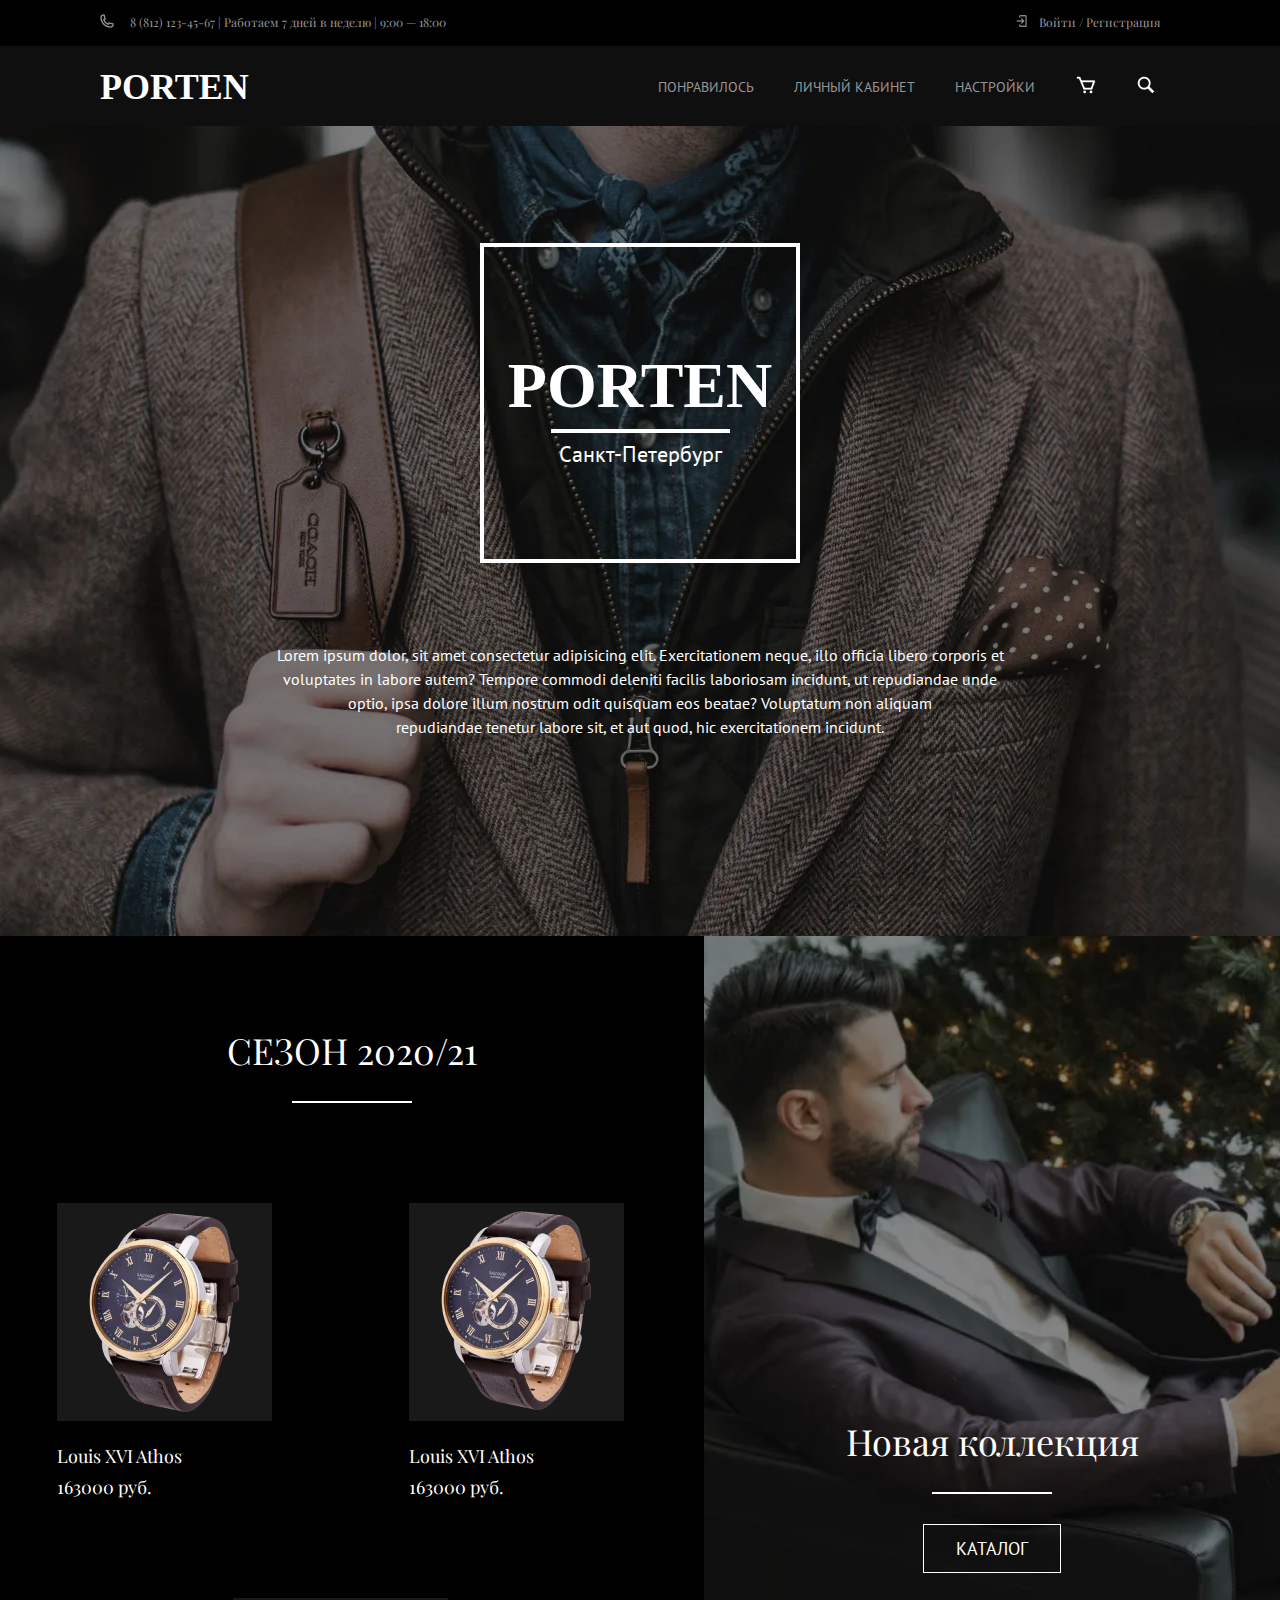
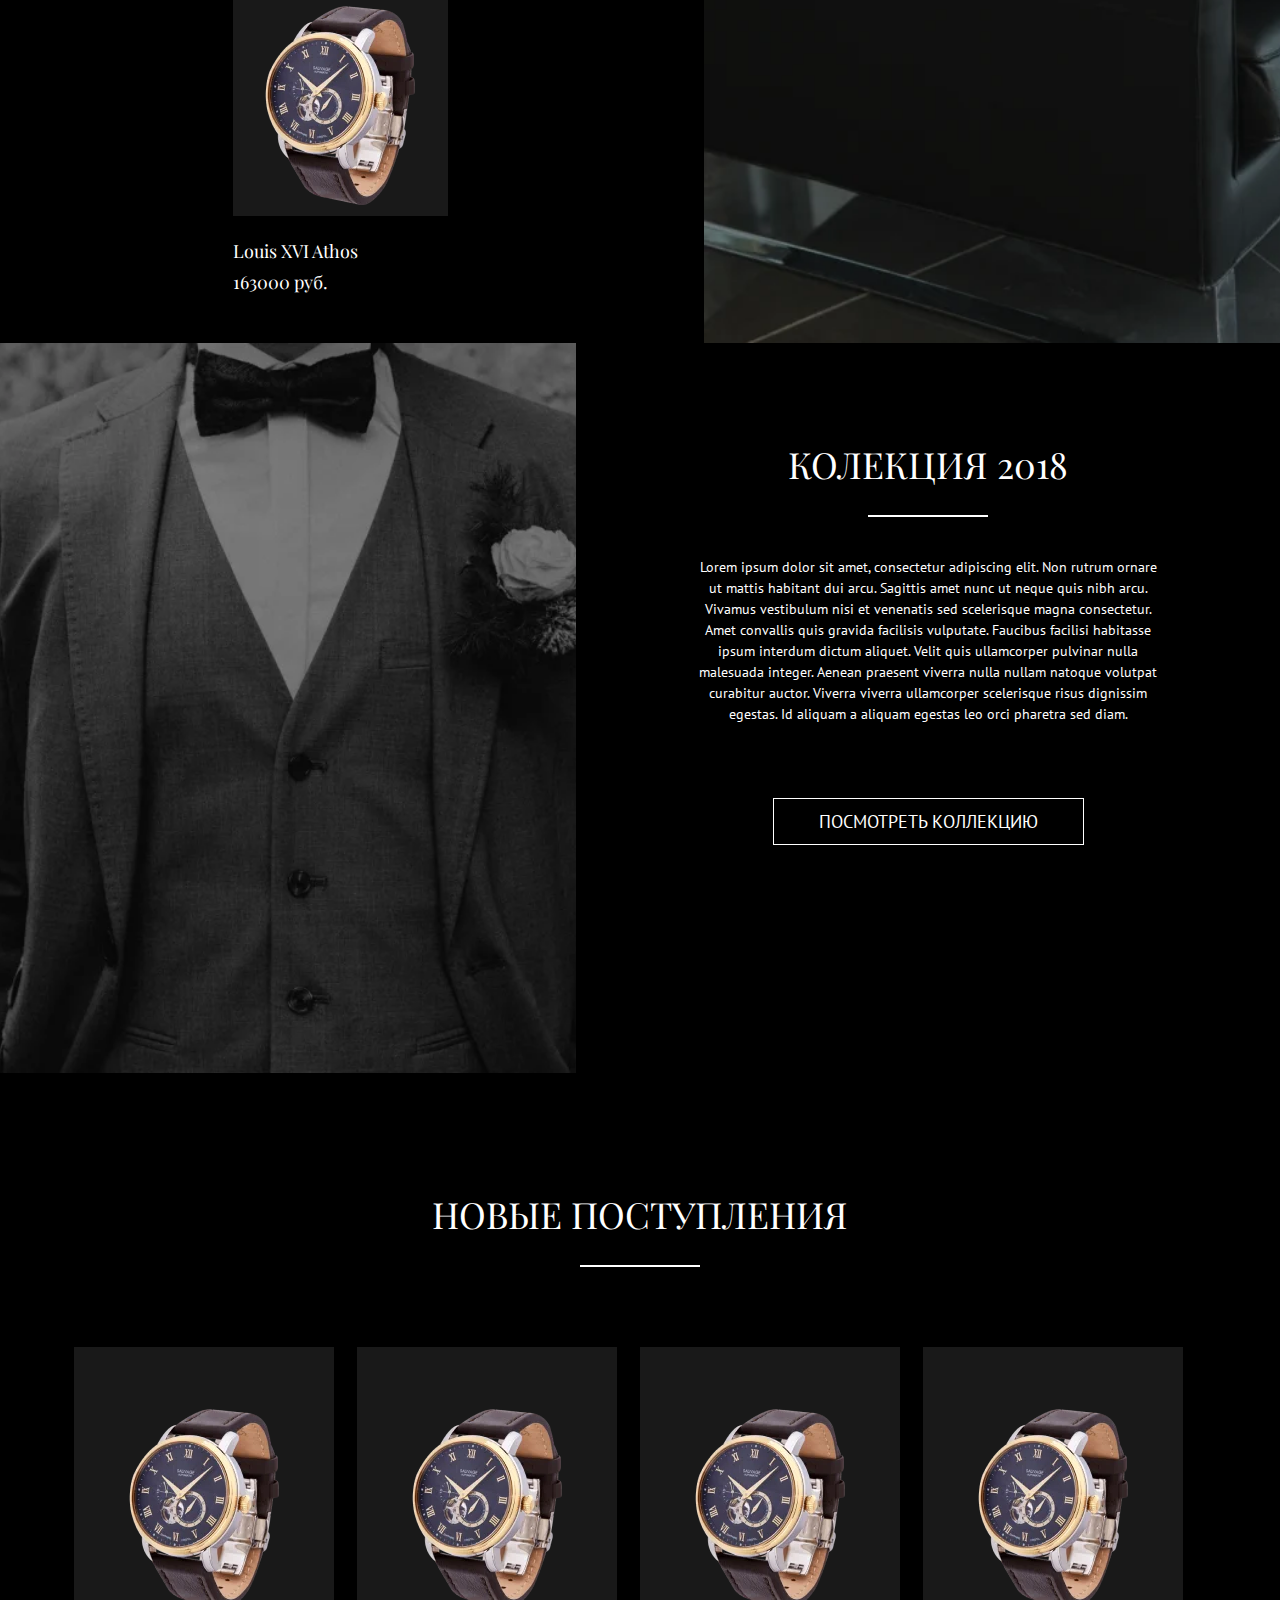
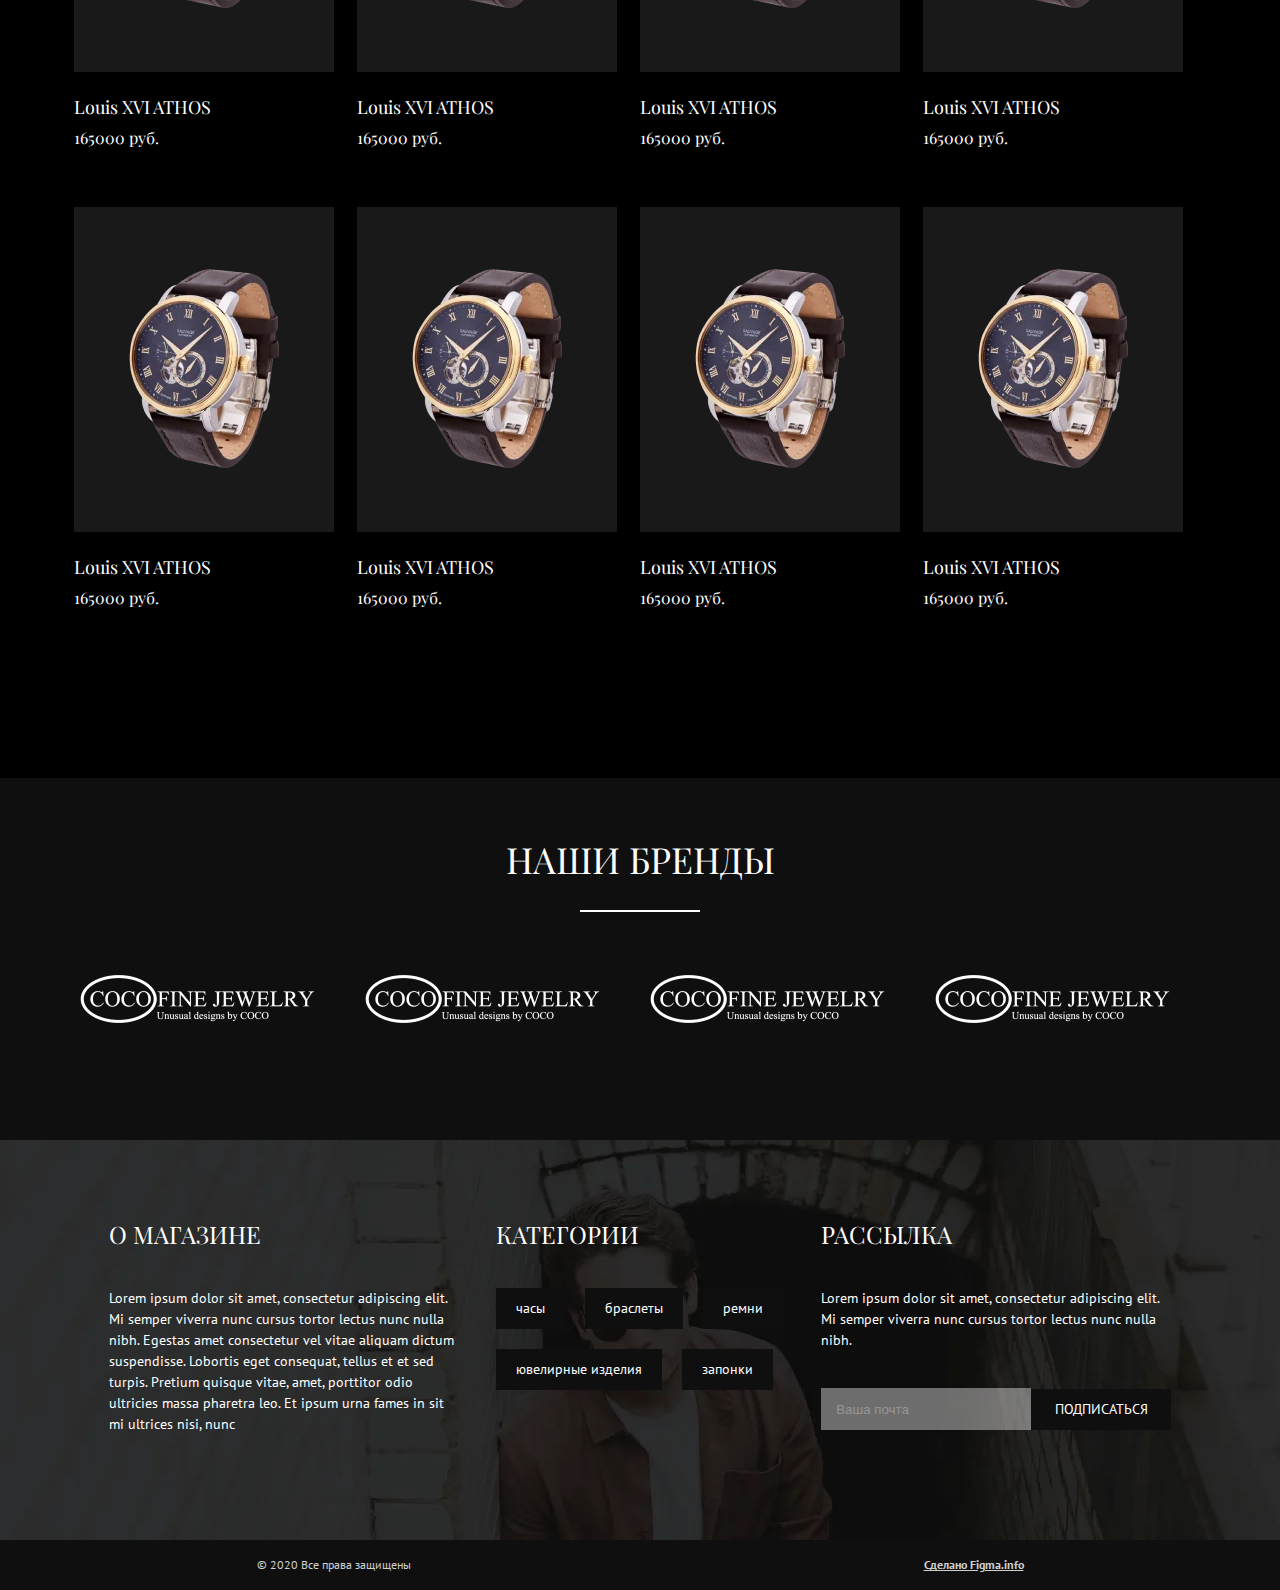
==== index.html @ f5ead083 "Add files via upload" ====
<!DOCTYPE html>
<html lang="en">
<head>
	<meta charset="UTF-8">
	<meta http-equiv="X-UA-Compatible" content="IE=edge">
	<meta name="viewport" content="width=device-width, initial-scale=1.0">
	<title>Porten</title>
	<link rel="stylesheet" href="scss/style.css">
	<script src="js/script.js" defer></script>
</head>
<body>
	<div class="content">
		<div class="header">
			<div class="top-header">
				<div class="top-header__content">
					<div class="top-header__contact">
						<div class="contact__logo">
							<picture>
								<img src="img/icons/phone.png" alt="phone-img">
							</picture>
						</div>
						<div class="contact__text">
							<span>8 (812) 123-45-67 | Работаем 7 дней в неделю | 9:00 — 18:00</span>
						</div>
					</div>
				 	 <div class="top-header__log" data-visible="true">
					    <div class="log__icon">
							<picture>
								<img src="img/icons/log.png" alt="login-img">
							</picture>
						</div>
						<div class="log__in">
							<span>Войти / Регистрация</span>
						</div>
				  </div>
				</div>
			</div>
			<div class="main-header">
				<div class="main-header__content">
					<button class="mobile-nav-toggle">
						<span class="sr-only">Menu</span>
					</button>
					<div class="main-header__logo">
						<p>porten</p>
					</div>
					<div class="main-header__buttons">
						<ul class="buttons__item" data-visible="false">
							<li><a href="#">Понравилось</a></li>
							<li><a href="#">Личный кабинет</a></li>
							<li><a href="#">Настройки</a></li>
							<li>
								<picture>
									<img src="img/icons/cartshop.png" alt="cartshop-img">
								</picture>
							</li>
							<li>
								<picture>
									<img src="img/icons/search.png" alt="search-img">
								</picture>
							</li>
						</ul>
					</div>
				 </div>
			 </div>
		</div>
		<div class="main">
			<div class="main-content__top">
				<div class="top__logo">
					<div class="logo__item">
						<div class="logo__border">
							<div class="logo__name">
								<p>Porten</p>
								<div class="line"></div>
							</div>
							<div class="logo__text">
								<p>Санкт-Петербург</p>
							</div>
						</div>
						<div class="top__text">
							<p>Lorem ipsum dolor, sit amet consectetur adipisicing elit. Exercitationem neque, illo officia libero corporis et <br> voluptates in labore autem? Tempore commodi deleniti facilis laboriosam incidunt, ut repudiandae unde <br>
								optio, ipsa dolore illum nostrum odit quisquam eos beatae? Voluptatum non aliquam <br>
								repudiandae tenetur labore sit, et aut quod, hic exercitationem incidunt.</p>
						</div>
					</div>
				</div>
			</div>
			<div class="main-content__middle">
				<div class="main-content__blocks">
					<div class="f-s__blocks">
						<div class="watch-block">
							<div class="watch-block__title">
								<p><span>Сезон</span> 2020/21</p>
								<div class="watch-block__line"></div>
							</div>
							<div class="watch-block__content">
								<div class="watches">
									<div class="watch__item __first">
										<div class="watch-item__img">
											<img src="img/watch.webp" alt="watch">
										</div>										
										<div class="watch-item__text">
											<div class="watch__name">
												<p>Louis XVI Athos</p>
												<div class="watch__price">
													<p>163000 руб.</p>
												</div>
											</div>
										</div>
									</div>	
									<div class="watch__item __second">
										<div class="watch-item__img">
											<picture>
												<img src="img/watch.webp" alt="watch-img">
											</picture>
										</div>
										<div class="watch-item__text">
											<div class="watch__name">
												<p>Louis XVI Athos</p>
												<div class="watch__price">
													<p>163000 руб.</p>
												</div>
											</div>
										</div>
									</div>	
									<div class="watch__item __third">
										<div class="watch-item__img">
											<picture>
												<img src="img/watch.webp" alt="watch-img">
											</picture>
										</div>
										<div class="watch-item__text">
											<div class="watch__name">
												<p>Louis XVI Athos</p>
												<div class="watch__price">
													<p>163000 руб.</p>
												</div>
											</div>
										</div>
									</div>	
									</div>
								</div>
						</div>
						<div class="newcoll-block">
							<div class="newcoll-content">
								<div class="newcoll-text">
									<p>Новая коллекция</p>
								</div>
								<div class="newcoll-line"></div>
								<div class="newcoll-button">
									<button>Каталог</button>
								</div>
							</div>
						</div>
					</div>
					<div class="t-f__blocks">
						<div class="image-block"></div>
						<div class="oldcoll-block">
							<div class="oldcoll__item">
								<div class="oldcoll__name">
									<p>Колекция 2018</p>
									<div class="oldcoll__line"></div>
								</div>
								<div class="oldcoll__text">
									<p>Lorem ipsum dolor sit amet, consectetur adipiscing elit. Non rutrum ornare ut mattis habitant dui arcu. Sagittis amet nunc ut neque quis nibh arcu. Vivamus vestibulum nisi et venenatis sed scelerisque magna consectetur. Amet convallis quis gravida facilisis vulputate. Faucibus facilisi habitasse ipsum interdum dictum aliquet. Velit quis ullamcorper pulvinar nulla malesuada integer. Aenean praesent viverra nulla nullam natoque volutpat curabitur auctor. Viverra viverra ullamcorper scelerisque risus dignissim egestas. Id aliquam a aliquam egestas leo orci pharetra sed diam.</p>
								</div>
								<div class="oldcoll__button">
									<button>Посмотреть коллекцию</button>
								</div>
							</div>
						</div>
					</div>
				</div>
			</div>
			<div class="other-content__middle">
				<div class="other-content__content">
					<div class="other__top">
						<div class="other__title">
							<p>Новые поступления</p>
						</div>
						<div class="other__line"></div>
					</div>
					<div class="other__middle">
						<div class="other__watches">
							<div class="other__item">
								<div class="other__img">
									<picture>
										<img src="img/watch.webp" alt="watch-pic">
									</picture>
								</div>	
								<div class="other__text">
									<div class="other__name">
										<p>Louis XVI ATHOS</p>
										<div class="other__price">
											<p>165000 руб.</p>
										</div>
									</div>
								</div>
							</div>
							<div class="other__item">
								<div class="other__img">
									<picture>
										<img src="img/watch.webp" alt="watch-pic">
									</picture>
								</div>	
								<div class="other__text">
									<div class="other__name">
										<p>Louis XVI ATHOS</p>
										<div class="other__price">
											<p>165000 руб.</p>
										</div>
									</div>
								</div>
							</div>
							<div class="other__item">
								<div class="other__img">
									<picture>
										<img src="img/watch.webp" alt="watch-pic">
									</picture>
								</div>	
								<div class="other__text">
									<div class="other__name">
										<p>Louis XVI ATHOS</p>
										<div class="other__price">
											<p>165000 руб.</p>
										</div>
									</div>
								</div>
							</div>
							<div class="other__item">
								<div class="other__img">
									<picture>
										<img src="img/watch.webp" alt="watch-pic">
									</picture>
								</div>	
								<div class="other__text">
									<div class="other__name">
										<p>Louis XVI ATHOS</p>
										<div class="other__price">
											<p>165000 руб.</p>
										</div>
									</div>
								</div>
							</div>
							<div class="other__item">
								<div class="other__img">
									<picture>
										<img src="img/watch.webp" alt="watch-pic">
									</picture>
								</div>	
								<div class="other__text">
									<div class="other__name">
										<p>Louis XVI ATHOS</p>
										<div class="other__price">
											<p>165000 руб.</p>
										</div>
									</div>
								</div>
							</div>
							<div class="other__item">
								<div class="other__img">
									<picture>
										<img src="img/watch.webp" alt="watch-pic">
									</picture>
								</div>	
								<div class="other__text">
									<div class="other__name">
										<p>Louis XVI ATHOS</p>
										<div class="other__price">
											<p>165000 руб.</p>
										</div>
									</div>
								</div>
							</div>
							<div class="other__item">
								<div class="other__img">
									<picture>
										<img src="img/watch.webp" alt="watch-pic">
									</picture>
								</div>	
								<div class="other__text">
									<div class="other__name">
										<p>Louis XVI ATHOS</p>
										<div class="other__price">
											<p>165000 руб.</p>
										</div>
									</div>
								</div>
							</div>
							<div class="other__item">
								<div class="other__img">
									<picture>
										<img src="img/watch.webp" alt="watch-pic">
									</picture>
								</div>	
								<div class="other__text">
									<div class="other__name">
										<p>Louis XVI ATHOS</p>
										<div class="other__price">
											<p>165000 руб.</p>
										</div>
									</div>
								</div>
							</div>
						</div>
					</div>
				</div>
			</div>
			<div class="other-content__bottom">
				<div class="brands__content">
					<div class="brands__top">
						<div class="brands__title">
							<p>Наши бренды</p>
						</div>
						<div class="brands__line"></div>
					</div>
					<div class="brands__main">
						<div class="brands__item">
							<picture>
								<img src="img/icons/brand.png" alt="brand-pic">
							</picture>
						</div>
						<div class="brands__item">
							<picture>
								<img src="img/icons/brand.png" alt="brand-pic">
							</picture>
						</div>
						<div class="brands__item">
							<picture>
								<img src="img/icons/brand.png" alt="brand-pic">
							</picture>
						</div>
						<div class="brands__item">
							<picture>
								<img src="img/icons/brand.png" alt="brand-pic">
							</picture>
						</div>
					</div>
				</div>
			</div>
		</div>
		<div class="footer">
			<div class="main-footer">
				<div class="main-footer__content">
					<div class="about-shop">
						<div class="about-shop__title">
							<p>О магазине</p>
						</div>
						<div class="about-shop__text">
							<p>Lorem ipsum dolor sit amet, consectetur adipiscing elit. Mi semper viverra nunc cursus tortor lectus nunc nulla nibh. Egestas amet consectetur vel vitae aliquam dictum suspendisse. Lobortis eget consequat, tellus et et sed turpis. Pretium quisque vitae, amet, porttitor odio ultricies massa pharetra leo. Et ipsum urna fames in sit mi ultrices nisi, nunc</p>
						</div>
					</div>
					<div class="category">
						<div class="category__title">
							<p>Категории</p>
						</div>
						<div class="category-blocks">
							<div class="category-blocks__item">
								<p>часы</p>
							</div>
							<div class="category-blocks__item">
								<p>браслеты</p>
							</div>
							<div class="category-blocks__item">
								<p>ремни</p>
							</div>
							<div class="category-blocks__item">
								<p>ювелирные изделия</p>
							</div>
							<div class="category-blocks__item">
								<p>запонки</p>
							</div>
						</div>
					</div>
					<div class="mailing">
						<div class="mailing__title">
							<p>Рассылка</p>
						</div>
						<div class="mailing__text">
							<p>Lorem ipsum dolor sit amet, consectetur adipiscing elit. Mi semper viverra nunc cursus tortor lectus nunc nulla nibh.</p>
						</div>
						<div class="mailing__subscribe">
							<input type="email" name="user_email" placeholder="Ваша почта" class="email">
							<input type="submit" value="ПОДПИСАТЬСЯ" class="subscribe">
						</div>
					</div>
				</div>
			</div>
			<div class="bottom-footer">
				<div class="bottom-footer__content">
					<div class="copyright">
						<p>© 2020 Все права защищены</p>
					</div>
					<div class="made_by">
						<p>Сделано Figma.info</p>
					</div>
				</div>
			</div>
		</div>
	</div>
</body>
</html>
---- scss/style.css ----
@import url("http://fonts.cdnfonts.com/css/post-no-bills-jaffna?styles=18991");
@import url("https://fonts.googleapis.com/css2?family=PT+Sans&family=Playfair+Display:wght@600&display=swap");
.top-header__content, .top-header, .main-header, .main-header__content, .buttons__item {
  display: -webkit-box;
  display: -ms-flexbox;
  display: flex;
  -webkit-box-pack: justify;
      -ms-flex-pack: justify;
          justify-content: space-between;
}

* {
  padding: 0;
  margin: 0;
  -webkit-box-sizing: border-box;
          box-sizing: border-box;
}

a {
  text-decoration: none;
}

li {
  list-style-type: none;
}

.header {
  width: 100%;
  background: #000000;
}

.top-header__content {
  min-width: 1110px;
  margin: 0 auto;
  -ms-flex-wrap: wrap;
      flex-wrap: wrap;
  -webkit-box-align: center;
      -ms-flex-align: center;
          align-items: center;
}

@media (min-width: 992px) and (max-width: 1199px) {
  .top-header__content {
    min-width: 100%;
  }
}

@media (min-width: 768px) and (max-width: 991px) {
  .top-header__content {
    min-width: 100%;
    padding: 14px 0px;
  }
}

@media (max-width: 767px) {
  .top-header__content {
    min-width: 100%;
    padding: 14px 0px;
  }
}

@media (max-width: 767px) {
  .top-header {
    min-width: 100%;
  }
}

.top-header__contact {
  display: -webkit-box;
  display: -ms-flexbox;
  display: flex;
  margin: 0px 0px 0px 15px;
}

.contact__logo {
  margin-right: 16px;
}

.contact__text {
  font-family: "Playfair Display";
  font-style: normal;
  font-weight: normal;
  font-size: 12px;
  line-height: 16px;
  color: #969696;
}

.top-header__log {
  padding: 14px 0px 14px 0px;
  display: -webkit-box;
  display: -ms-flexbox;
  display: flex;
}

@media (min-width: 1025px) {
  .top-header__log {
    padding: 14px 35px 14px 0px;
  }
}

@media (min-width: 768px) and (max-width: 1199px) {
  .top-header__log {
    margin: 0px 40px 0px 15px;
  }
}

.log__icon {
  margin-right: 10px;
}

.log__in {
  font-family: "Playfair Display";
  font-style: normal;
  font-weight: normal;
  font-size: 12px;
  line-height: 16px;
  color: #969696;
  cursor: pointer;
}

.main-header {
  background: #0F0F0F;
  max-width: 100%;
}

.main-header__content {
  max-height: 80px;
  min-width: 1110px;
  margin: 0 auto;
  -ms-flex-wrap: wrap;
      flex-wrap: wrap;
}

@media (min-width: 1200px) {
  .main-header__content {
    padding: 14px 0px 14px 15px;
  }
}

@media (min-width: 992px) and (max-width: 1199px) {
  .main-header__content {
    min-width: 100%;
    padding: 14px 0px 14px 15px;
  }
}

@media (min-width: 768px) and (max-width: 991px) {
  .main-header__content {
    min-width: 100%;
    padding: 14px 0px 14px 15px;
  }
}

@media (max-width: 767px) {
  .main-header__content {
    min-width: 100%;
    padding: 14px 15px;
  }
}

@media (max-width: 375px) {
  .main-header__content {
    min-width: 100%;
  }
}

.main-header__logo p {
  font-family: "Post No Bills Jaffna";
  font-style: normal;
  font-weight: 700;
  font-size: 36px;
  line-height: 54px;
  color: #FFFFFF;
  text-transform: uppercase;
}

.main-header__buttons {
  display: -webkit-box;
  display: -ms-flexbox;
  display: flex;
  -webkit-box-align: center;
      -ms-flex-align: center;
          align-items: center;
}

.buttons__item {
  -webkit-box-align: center;
      -ms-flex-align: center;
          align-items: center;
}

.buttons__item li {
  margin-right: 40px;
}

.buttons__item li a {
  font-family: "PT Sans";
  font-style: normal;
  font-weight: normal;
  font-size: 14px;
  line-height: 18px;
  color: #969696;
  text-transform: uppercase;
}

.buttons__item li img {
  cursor: pointer;
}

.main {
  max-width: 100%;
}

.main-content__top {
  min-height: 810px;
  background: url("../img/main-pic.webp");
  background-position: center center;
  background-repeat: no-repeat;
  background-size: cover;
  min-width: 100%;
  display: -webkit-box;
  display: -ms-flexbox;
  display: flex;
  -webkit-box-orient: vertical;
  -webkit-box-direction: normal;
      -ms-flex-direction: column;
          flex-direction: column;
  -webkit-box-align: center;
      -ms-flex-align: center;
          align-items: center;
  -webkit-box-pack: center;
      -ms-flex-pack: center;
          justify-content: center;
}

.logo__item .logo__name {
  font-family: "Post No Bills Jaffna";
  font-style: normal;
  font-weight: 700;
  font-size: 64px;
  line-height: 96px;
  color: #FFFFFF;
  text-transform: uppercase;
  text-align: center;
}

.logo__item .logo__text {
  font-family: "PT Sans";
  font-style: normal;
  font-weight: 400;
  font-size: 22px;
  line-height: 29px;
  color: #FFFFFF;
  text-align: center;
  margin-top: 7px;
}

.logo__border {
  border: 4px solid #FFFFFF;
  width: 320px;
  height: 320px;
  margin: 0 auto;
  display: -webkit-box;
  display: -ms-flexbox;
  display: flex;
  -webkit-box-orient: vertical;
  -webkit-box-direction: normal;
      -ms-flex-direction: column;
          flex-direction: column;
  -webkit-box-align: center;
      -ms-flex-align: center;
          align-items: center;
  -webkit-box-pack: center;
      -ms-flex-pack: center;
          justify-content: center;
}

@media (max-width: 375px) {
  .logo__border {
    width: 260px;
    height: 260px;
  }
}

.line {
  border: 2px solid #FFFFFF;
  width: 179px;
  margin: 0 auto;
  margin-top: -5px;
}

.top__text {
  text-align: center;
  margin: 80px 15px;
}

@media (min-width: 1200px) {
  .top__text {
    font-family: "PT Sans";
    font-style: normal;
    font-weight: 400;
    font-size: 16px;
    line-height: 24px;
    color: #FFFFFF;
  }
}

@media (min-width: 992px) and (max-width: 1199px) {
  .top__text {
    font-family: "PT Sans";
    font-style: normal;
    font-weight: 400;
    font-size: 16px;
    line-height: 24px;
    color: #FFFFFF;
  }
}

@media (min-width: 768px) and (max-width: 991px) {
  .top__text {
    font-family: "PT Sans";
    font-style: normal;
    font-weight: 400;
    font-size: 16.5px;
    line-height: 24px;
    color: #FFFFFF;
  }
}

@media (max-width: 767px) {
  .top__text {
    font-family: "PT Sans";
    font-style: normal;
    font-weight: 400;
    font-size: 16.5px;
    line-height: 24px;
    color: #FFFFFF;
  }
}

.main-content__middle .main-content__blocks {
  min-height: 1330px;
}

.main-content__middle .main-content__blocks .watch-block, .main-content__middle .main-content__blocks .oldcoll-block {
  min-width: 55%;
}

.main-content__middle .main-content__blocks .newcoll-block, .main-content__middle .main-content__blocks .image-block {
  min-width: 45%;
}

.f-s__blocks, .t-f__blocks {
  display: -webkit-box;
  display: -ms-flexbox;
  display: flex;
}

@media (max-width: 1199px) {
  .f-s__blocks, .t-f__blocks {
    display: block;
  }
}

.watch-block {
  background: #000000;
  min-height: 730px;
}

.watch-block .watches {
  display: -webkit-box;
  display: -ms-flexbox;
  display: flex;
  -ms-flex-pack: distribute;
      justify-content: space-around;
  -ms-flex-wrap: wrap;
      flex-wrap: wrap;
}

@media (max-width: 768px) {
  .watch-block .watches {
    -webkit-box-orient: vertical;
    -webkit-box-direction: normal;
        -ms-flex-direction: column;
            flex-direction: column;
  }
}

.watch-block .watch-block__content {
  display: -webkit-box;
  display: -ms-flexbox;
  display: flex;
  -webkit-box-pack: center;
      -ms-flex-pack: center;
          justify-content: center;
  -webkit-box-align: center;
      -ms-flex-align: center;
          align-items: center;
}

.watch-block .watch-item__img {
  min-height: 218px;
  max-width: 260px;
  max-height: 325px;
  background: #191919;
  display: -webkit-box;
  display: -ms-flexbox;
  display: flex;
  -webkit-box-align: center;
      -ms-flex-align: center;
          align-items: center;
  -webkit-box-pack: center;
      -ms-flex-pack: center;
          justify-content: center;
  margin: 0px 0px 25px 0px;
}

@media (min-width: 768px) {
  .watch-block .watch-item__img {
    margin: 50px 23px 25px 0px;
  }
}

.watch-block .watch-block__line {
  border: 1px solid #FFFFFF;
  width: 120px;
  margin: 0 auto 50px auto;
}

.watch-block .watch-block__title {
  font-family: "Playfair Display";
  font-style: normal;
  font-weight: normal;
  font-size: 36px;
  line-height: 42px;
  color: #FFFFFF;
  text-align: center;
}

@media (max-width: 375px) {
  .watch-block .watch-block__title {
    font-family: "Playfair Display";
    font-style: normal;
    font-weight: normal;
    font-size: 30px;
    line-height: 42px;
    color: #FFFFFF;
  }
}

.watch-block .watch-block__title p {
  padding: 93px 0px 30px 0px;
}

.watch-block .watch-block__title p span {
  text-transform: uppercase;
}

.watch-block .watch-item__text {
  font-family: "Playfair Display";
  font-style: normal;
  font-weight: normal;
  font-size: 18px;
  line-height: 21px;
  color: #FFFFFF;
}

.watch-block .watch-item__text .watch__name p {
  margin: 0px 0px 10px 0px;
}

.watch-block .watch-item__text .watch__name .watch__price p {
  margin: 0px 0px 50px 0px;
}

.newcoll-block {
  background: url("../img/newcoll-pic.webp");
  background-repeat: no-repeat;
  background-size: cover;
  display: -webkit-box;
  display: -ms-flexbox;
  display: flex;
  -webkit-box-orient: vertical;
  -webkit-box-direction: normal;
      -ms-flex-direction: column;
          flex-direction: column;
  -webkit-box-align: center;
      -ms-flex-align: center;
          align-items: center;
  min-width: 880px;
  min-height: 730px;
}

.newcoll-block .newcoll-text {
  margin: 484px 0px 30px 0px;
  font-family: "Playfair Display";
  font-style: normal;
  font-weight: normal;
  font-size: 36px;
  line-height: 42px;
  color: #FFFFFF;
}

@media (max-width: 375px) {
  .newcoll-block .newcoll-text {
    font-family: "Playfair Display";
    font-style: normal;
    font-weight: normal;
    font-size: 30px;
    line-height: 42px;
    color: #FFFFFF;
  }
}

.newcoll-block .newcoll-line {
  border: 1px solid #FFFFFF;
  max-width: 120px;
  margin: 0 auto 30px auto;
}

.newcoll-block .newcoll-button {
  max-width: 138px;
  border: 1px solid #FFFFFF;
  margin: 0 auto;
  display: -webkit-box;
  display: -ms-flexbox;
  display: flex;
  -webkit-box-pack: center;
      -ms-flex-pack: center;
          justify-content: center;
  -webkit-box-align: center;
      -ms-flex-align: center;
          align-items: center;
}

.newcoll-block .newcoll-button button {
  background-color: transparent;
  background-repeat: no-repeat;
  cursor: pointer;
  overflow: hidden;
  outline: none;
  border: none;
  padding: 12px 28px;
  font-family: "PT Sans";
  font-style: normal;
  font-weight: 400;
  font-size: 18px;
  line-height: 23px;
  color: #FFFFFF;
  text-transform: uppercase;
}

.image-block {
  background: url("../img/body-pic.webp");
  background-repeat: no-repeat;
  background-size: cover;
  background-position: center;
  min-height: 600px;
}

.oldcoll-block {
  background: #000000;
  min-height: 730px;
}

.oldcoll-block .oldcoll__item .oldcoll__name {
  font-family: "Playfair Display";
  font-style: normal;
  font-weight: normal;
  font-size: 36px;
  line-height: 42px;
  color: #FFFFFF;
  text-transform: uppercase;
  text-align: center;
}

@media (max-width: 375px) {
  .oldcoll-block .oldcoll__item .oldcoll__name {
    font-family: "Playfair Display";
    font-style: normal;
    font-weight: normal;
    font-size: 30px;
    line-height: 42px;
    color: #FFFFFF;
  }
}

.oldcoll-block .oldcoll__item .oldcoll__name p {
  padding: 100px 0px 30px 0px;
}

.oldcoll-block .oldcoll__item .oldcoll__name .oldcoll__line {
  border: 1px solid #FFFFFF;
  max-width: 120px;
  margin: 0 auto 40px auto;
}

.oldcoll-block .oldcoll__item .oldcoll__text {
  margin: 0 auto 73px auto;
  max-width: 471px;
  text-align: center;
  font-family: "PT Sans";
  font-style: normal;
  font-weight: 400;
  font-size: 14px;
  line-height: 21px;
  color: #FFFFFF;
}

@media (max-width: 767px) {
  .oldcoll-block .oldcoll__item .oldcoll__text {
    padding: 0px 15px;
  }
}

.oldcoll-block .oldcoll__item .oldcoll__button {
  border: 1px solid #FFFFFF;
  max-height: 47px;
  max-width: 311px;
  margin: 0 auto;
  display: -webkit-box;
  display: -ms-flexbox;
  display: flex;
  -webkit-box-align: center;
      -ms-flex-align: center;
          align-items: center;
  -webkit-box-pack: center;
      -ms-flex-pack: center;
          justify-content: center;
}

@media (max-width: 375px) {
  .oldcoll-block .oldcoll__item .oldcoll__button {
    max-width: 271px;
  }
}

.oldcoll-block .oldcoll__item .oldcoll__button button {
  background-color: transparent;
  background-repeat: no-repeat;
  cursor: pointer;
  overflow: hidden;
  outline: none;
  border: none;
  padding: 12px 28px;
  font-family: "PT Sans";
  font-style: normal;
  font-weight: normal;
  font-size: 18px;
  line-height: 23px;
  color: #FFFFFF;
  text-transform: uppercase;
}

@media (max-width: 375px) {
  .oldcoll-block .oldcoll__item .oldcoll__button button {
    font-family: "PT Sans";
    font-style: normal;
    font-weight: normal;
    font-size: 17px;
    line-height: 23px;
    color: #FFFFFF;
  }
}

.other-content__middle .other-content__content .other__middle .other__img {
  width: 260px;
  height: 325px;
  background: #191919;
  display: -webkit-box;
  display: -ms-flexbox;
  display: flex;
  -webkit-box-align: center;
      -ms-flex-align: center;
          align-items: center;
  -webkit-box-pack: center;
      -ms-flex-pack: center;
          justify-content: center;
  margin: 50px 0px 25px 0px;
}

.other-content__middle {
  background: #000000;
}

.other-content__middle .other-content__content {
  min-height: 1305px;
}

.other-content__middle .other-content__content .other__top .other__title {
  text-align: center;
  font-family: "Playfair Display";
  font-style: normal;
  font-weight: noraml;
  font-size: 36px;
  line-height: 42px;
  color: #FFFFFF;
  text-transform: uppercase;
}

@media (max-width: 375px) {
  .other-content__middle .other-content__content .other__top .other__title {
    font-family: "Playfair Display";
    font-style: normal;
    font-weight: noraml;
    font-size: 30px;
    line-height: 42px;
    color: #FFFFFF;
    padding: 0px 15px;
  }
}

.other-content__middle .other-content__content .other__top .other__title p {
  padding: 120px 0px 30px 0px;
}

.other-content__middle .other-content__content .other__top .other__line {
  margin: 0 auto 30px auto;
  border: 1px solid #FFFFFF;
  max-width: 120px;
}

.other-content__middle .other-content__content .other__middle {
  max-width: 1200px;
  margin: 0 auto;
}

@media (max-width: 1199px) {
  .other-content__middle .other-content__content .other__middle {
    max-width: 850px;
  }
}

.other-content__middle .other-content__content .other__middle .other__watches {
  display: -webkit-box;
  display: -ms-flexbox;
  display: flex;
  -webkit-box-pack: center;
      -ms-flex-pack: center;
          justify-content: center;
  -ms-flex-wrap: wrap;
      flex-wrap: wrap;
  padding: 0px 0px 150px 0px;
  -webkit-box-flex: 1;
      -ms-flex: 1;
          flex: 1;
}

@media (min-width: 768px) {
  .other-content__middle .other-content__content .other__middle .other__img {
    margin: 50px 23px 25px 0px;
  }
}

@media (max-width: 768px) {
  .other-content__middle .other-content__content .other__middle .other__img {
    margin: 50px 23px 25px 0px;
  }
}

.other-content__middle .other-content__content .other__middle .other__name {
  font-family: "Playfair Display";
  font-style: normal;
  font-weight: normal;
  font-size: 18px;
  line-height: 21px;
  color: #FFFFFF;
}

.other-content__middle .other-content__content .other__middle .other__name p {
  margin: 0px 0px 10px 0px;
}

.other-content__middle .other-content__content .other__middle .other__price {
  font-family: "Playfair Display";
  font-style: normal;
  font-weight: normal;
  font-size: 16px;
  line-height: 19px;
  color: #FFFFFF;
}

.brands__content {
  background: #0F0F0F;
  min-height: 362px;
}

.brands__content .brands__title {
  text-align: center;
  font-family: "Playfair Display";
  font-style: normal;
  font-weight: normal;
  font-size: 36px;
  line-height: 42px;
  color: #FFFFFF;
  padding: 60px 0px 30px 0px;
  text-transform: uppercase;
}

@media (max-width: 375px) {
  .brands__content .brands__title {
    font-family: "Playfair Display";
    font-style: normal;
    font-weight: noraml;
    font-size: 30px;
    line-height: 42px;
    color: #FFFFFF;
  }
}

.brands__content .brands__line {
  border: 1px solid #FFFFFF;
  width: 120px;
  margin: 0 auto 40px auto;
}

.brands__content .brands__main {
  display: -webkit-box;
  display: -ms-flexbox;
  display: flex;
  -webkit-box-pack: center;
      -ms-flex-pack: center;
          justify-content: center;
  -ms-flex-wrap: wrap;
      flex-wrap: wrap;
}

@media (max-width: 1199px) {
  .brands__content .brands__main {
    padding: 0px 0px 50px 0px;
  }
}

.brands__content .brands__main .brands__item {
  margin-right: 30px;
}

.main-footer {
  background: url("../img/footer-pic.webp");
  background-position: center;
  background-size: cover;
  background-repeat: no-repeat;
  min-height: 400px;
}

.main-footer .main-footer__content {
  display: -webkit-box;
  display: -ms-flexbox;
  display: flex;
  -ms-flex-pack: distribute;
      justify-content: space-around;
  color: white;
  max-width: 1100px;
  margin: 0 auto;
}

@media (min-width: 992px) and (max-width: 1199px) {
  .main-footer .main-footer__content {
    -ms-flex-wrap: wrap;
        flex-wrap: wrap;
  }
}

@media (max-width: 991px) {
  .main-footer .main-footer__content {
    -webkit-box-orient: vertical;
    -webkit-box-direction: normal;
        -ms-flex-direction: column;
            flex-direction: column;
    -webkit-box-align: center;
        -ms-flex-align: center;
            align-items: center;
  }
}

.main-footer .main-footer__content .about-shop {
  margin-top: 80px;
}

@media (min-width: 992px) and (max-width: 1199px) {
  .main-footer .main-footer__content .about-shop {
    min-width: 50%;
  }
}

@media (max-width: 991px) {
  .main-footer .main-footer__content .about-shop {
    text-align: center;
  }
}

.main-footer .main-footer__content .about-shop .about-shop__title {
  margin: 0px 0px 40px 0px;
  text-transform: uppercase;
  font-family: "Playfair Display";
  font-style: normal;
  font-weight: normal;
  font-size: 24px;
  line-height: 28px;
  color: #FFFFFF;
}

.main-footer .main-footer__content .about-shop .about-shop__text {
  max-width: 350px;
  font-family: "PT Sans";
  font-style: normal;
  font-weight: 400;
  font-size: 14px;
  line-height: 21px;
  color: #FFFFFF;
}

@media (min-width: 992px) and (max-width: 1199px) {
  .main-footer .main-footer__content .about-shop .about-shop__text {
    max-width: 600px;
  }
}

@media (max-width: 375px) {
  .main-footer .main-footer__content .about-shop .about-shop__text {
    max-width: 290px;
  }
}

.main-footer .main-footer__content .category {
  margin-top: 80px;
}

@media (min-width: 992px) and (max-width: 1199px) {
  .main-footer .main-footer__content .category {
    min-width: 50%;
  }
}

@media (max-width: 991px) {
  .main-footer .main-footer__content .category {
    text-align: center;
  }
}

.main-footer .main-footer__content .category .category__title {
  font-family: "Playfair Display";
  font-style: normal;
  font-weight: normal;
  font-size: 24px;
  line-height: 28px;
  color: #FFFFFF;
  text-transform: uppercase;
  margin: 0px 0px 40px 0px;
}

.main-footer .main-footer__content .category .category-blocks {
  display: -webkit-box;
  display: -ms-flexbox;
  display: flex;
  -webkit-box-pack: justify;
      -ms-flex-pack: justify;
          justify-content: space-between;
  max-width: 287px;
  -ms-flex-wrap: wrap;
      flex-wrap: wrap;
}

.main-footer .main-footer__content .category .category-blocks .category-blocks__item {
  display: -webkit-box;
  display: -ms-flexbox;
  display: flex;
  -webkit-box-align: center;
      -ms-flex-align: center;
          align-items: center;
  background: #0F0F0F;
}

.main-footer .main-footer__content .category .category-blocks .category-blocks__item p {
  padding: 10px 20px;
  font-family: "PT Sans";
  font-style: normal;
  font-weight: 400;
  font-size: 14px;
  line-height: 21px;
  color: #FFFFFF;
}

.main-footer .main-footer__content .category .category-blocks .category-blocks__item:nth-child(-n + 5) {
  margin: 0px 0px 20px 0px;
}

.main-footer .main-footer__content .category .category-blocks .category-blocks__item:last-child {
  margin-right: 10px;
}

.main-footer .main-footer__content .mailing {
  margin: 80px 0px 0px 0px;
  max-width: 350px;
}

@media (max-width: 991px) {
  .main-footer .main-footer__content .mailing {
    text-align: center;
  }
}

.main-footer .main-footer__content .mailing .mailing__title {
  font-family: "Playfair Display";
  font-style: normal;
  font-weight: normal;
  font-size: 24px;
  line-height: 28px;
  color: #FFFFFF;
  margin: 0px 0px 40px 0px;
  text-transform: uppercase;
}

.main-footer .main-footer__content .mailing .mailing__text {
  font-family: "PT Sans";
  font-style: normal;
  font-weight: 400;
  font-size: 14px;
  line-height: 21px;
  color: #FFFFFF;
  margin: 0px auto 37px auto;
}

@media (max-width: 375px) {
  .main-footer .main-footer__content .mailing .mailing__text {
    max-width: 290px;
  }
}

.main-footer .main-footer__content .mailing .mailing__subscribe {
  display: -webkit-box;
  display: -ms-flexbox;
  display: flex;
  -webkit-box-align: center;
      -ms-flex-align: center;
          align-items: center;
}

@media (max-width: 1199px) {
  .main-footer .main-footer__content .mailing .mailing__subscribe {
    margin-bottom: 50px;
  }
}

@media (max-width: 320px) {
  .main-footer .main-footer__content .mailing .mailing__subscribe {
    -ms-flex-wrap: wrap;
        flex-wrap: wrap;
    -webkit-box-pack: center;
        -ms-flex-pack: center;
            justify-content: center;
  }
}

.main-footer .main-footer__content .mailing .mailing__subscribe .email {
  width: 210px;
  height: 42px;
  background: rgba(255, 255, 255, 0.4);
  border: none;
}

.main-footer .main-footer__content .mailing .mailing__subscribe .email::-webkit-input-placeholder {
  color: #969696;
  padding: 10px 0px 11px 15px;
}

.main-footer .main-footer__content .mailing .mailing__subscribe .email:-ms-input-placeholder {
  color: #969696;
  padding: 10px 0px 11px 15px;
}

.main-footer .main-footer__content .mailing .mailing__subscribe .email::-ms-input-placeholder {
  color: #969696;
  padding: 10px 0px 11px 15px;
}

.main-footer .main-footer__content .mailing .mailing__subscribe .email::placeholder {
  color: #969696;
  padding: 10px 0px 11px 15px;
}

@media (max-width: 320px) {
  .main-footer .main-footer__content .mailing .mailing__subscribe .email {
    margin: 0px 0px 20px 0px;
  }
}

.main-footer .main-footer__content .mailing .mailing__subscribe .subscribe {
  width: 140px;
  height: 41px;
  background: #0F0F0F;
  border: none;
  color: #FFFFFF;
  font-family: "PT Sans";
  font-style: normal;
  font-weight: 400;
  font-size: 14px;
  line-height: 21px;
  color: #FFFFFF;
}

.bottom-footer {
  background: #0F0F0F;
  min-height: 50px;
}

.bottom-footer .bottom-footer__content {
  display: -webkit-box;
  display: -ms-flexbox;
  display: flex;
  -ms-flex-pack: distribute;
      justify-content: space-around;
  padding: 17px 0px;
  color: #FFFFFF;
}

.bottom-footer .bottom-footer__content .copyright {
  font-family: "PT Sans";
  font-style: normal;
  font-weight: normal;
  font-size: 12px;
  line-height: 16px;
  color: #D0D0D0;
}

.bottom-footer .bottom-footer__content .made_by {
  text-decoration: underline;
  -webkit-text-decoration-skip: ink;
          text-decoration-skip: ink;
  font-family: "PT Sans";
  font-style: normal;
  font-weight: 700;
  font-size: 12px;
  line-height: 16px;
  color: #D0D0D0;
}

.sr-only {
  position: absolute;
  width: 1px;
  height: 1px;
  padding: 0;
  margin: -1px;
  overflow: hidden;
  clip: rect(0, 0, 0, 0);
  border: 0;
}

.mobile-nav-toggle {
  display: none;
}

@media (max-width: 767px) {
  .main-header__buttons {
    position: fixed;
    inset: 0 0 0 30%;
    background: #0F0F0F;
    -webkit-box-align: normal;
        -ms-flex-align: normal;
            align-items: normal;
    padding: 105px 30px;
    z-index: 9;
    -webkit-transform: translateX(100%);
            transform: translateX(100%);
  }
  .main-header__buttons[data-visible="true"] {
    -webkit-transform: translateX(0%);
            transform: translateX(0%);
    overflow: hidden;
  }
  .main-header__buttons .buttons__item {
    -webkit-box-orient: vertical;
    -webkit-box-direction: normal;
        -ms-flex-direction: column;
            flex-direction: column;
    -webkit-box-pack: normal;
        -ms-flex-pack: normal;
            justify-content: normal;
    -webkit-box-align: normal;
        -ms-flex-align: normal;
            align-items: normal;
    font-size: 30px;
  }
  .main-header__buttons .buttons__item li {
    padding: 15px;
  }
  .top-header__log[data-visible="true"] {
    display: none;
  }
  .top-header__log[data-visible="false"] {
    position: fixed;
    top: 65px;
    right: 370px;
    z-index: 10;
    -webkit-box-align: center;
        -ms-flex-align: center;
            align-items: center;
  }
  .mobile-nav-toggle {
    display: block;
    position: absolute;
    background: url(../img/icons/burger.png);
    background-repeat: no-repeat;
    border: 0;
    background-position: center center;
    width: 30px;
    aspect-ratio: 1;
    top: 68px;
    right: 32px;
    z-index: 10;
  }
}

@media (min-width: 425px) and (max-width: 766px) {
  .top-header__log[data-visible="false"] {
    right: 60px !important;
    top: 120px	!important;
  }
}

@media (max-width: 320px) {
  .top-header__log[data-visible="false"] {
    right: 60px !important;
    top: 120px	!important;
  }
  .main-header__buttons {
    padding: 155px 30px;
  }
  .top-header__contact {
    -webkit-box-align: center;
        -ms-flex-align: center;
            align-items: center;
  }
  .mobile-nav-toggle {
    top: 80px;
  }
}

@media (min-width: 321px) and (max-width: 375px) {
  .top-header__log[data-visible="false"] {
    right: 95px !important;
    top: 120px	!important;
  }
  .main-header__buttons {
    padding: 155px 30px;
  }
  .contact__text {
    font-size: 11px;
  }
}

@media (min-width: 376px) and (max-width: 425px) {
  .top-header__log[data-visible="false"] {
    right: 130px !important;
    top: 120px	!important;
  }
  .main-header__buttons {
    padding: 155px 30px;
  }
}
/*# sourceMappingURL=style.css.map */
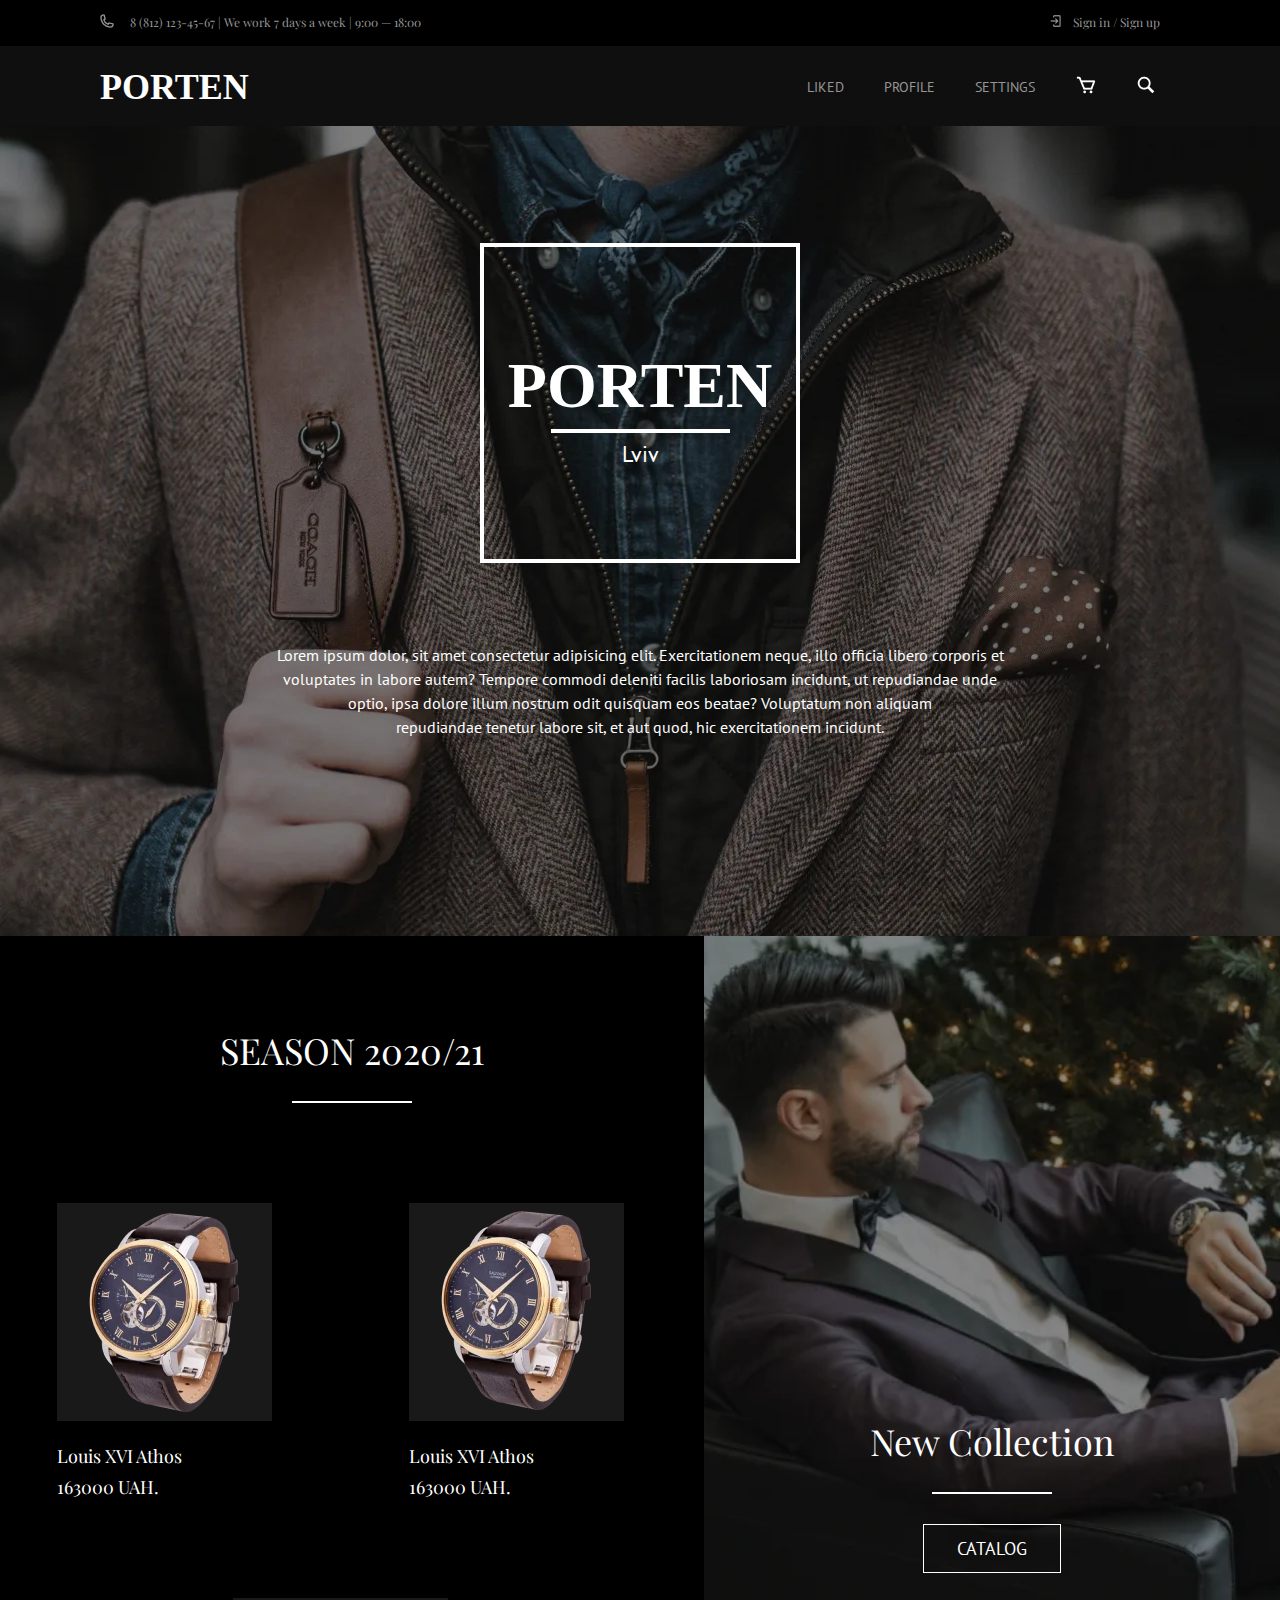
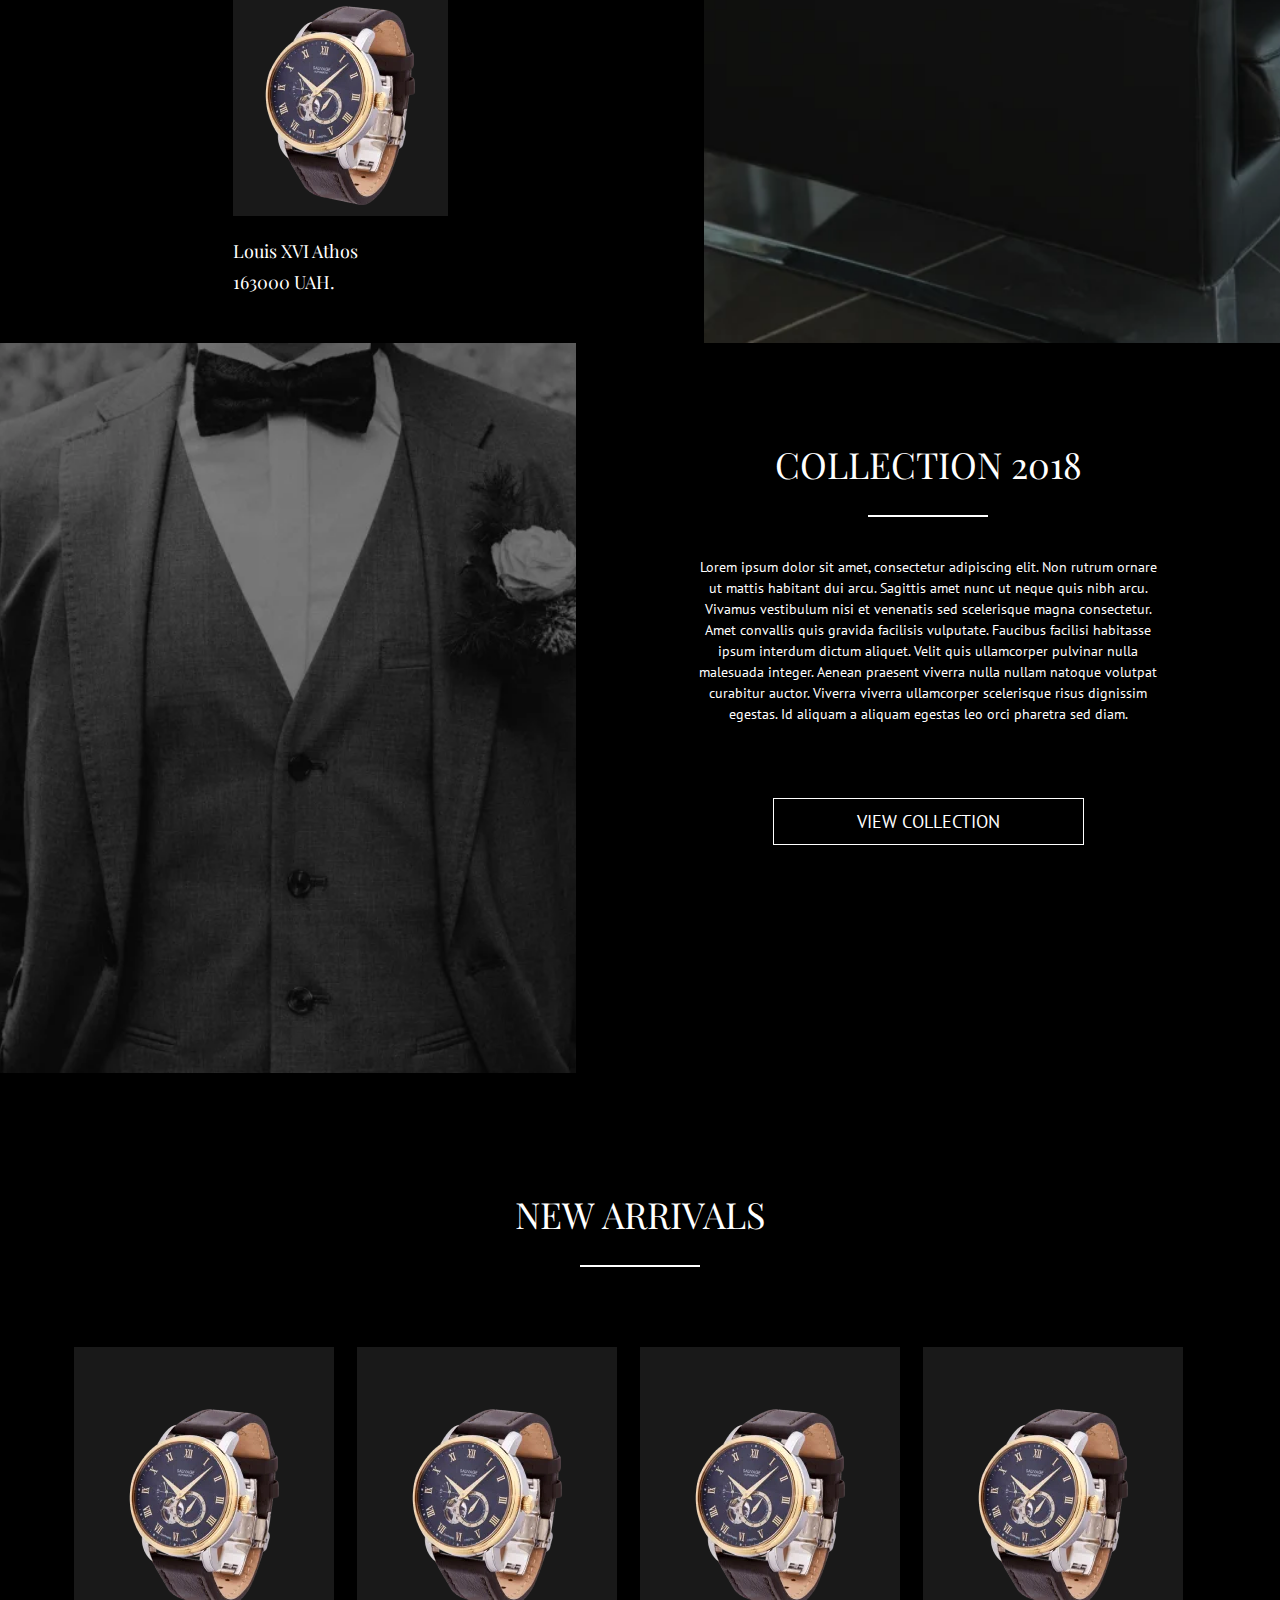
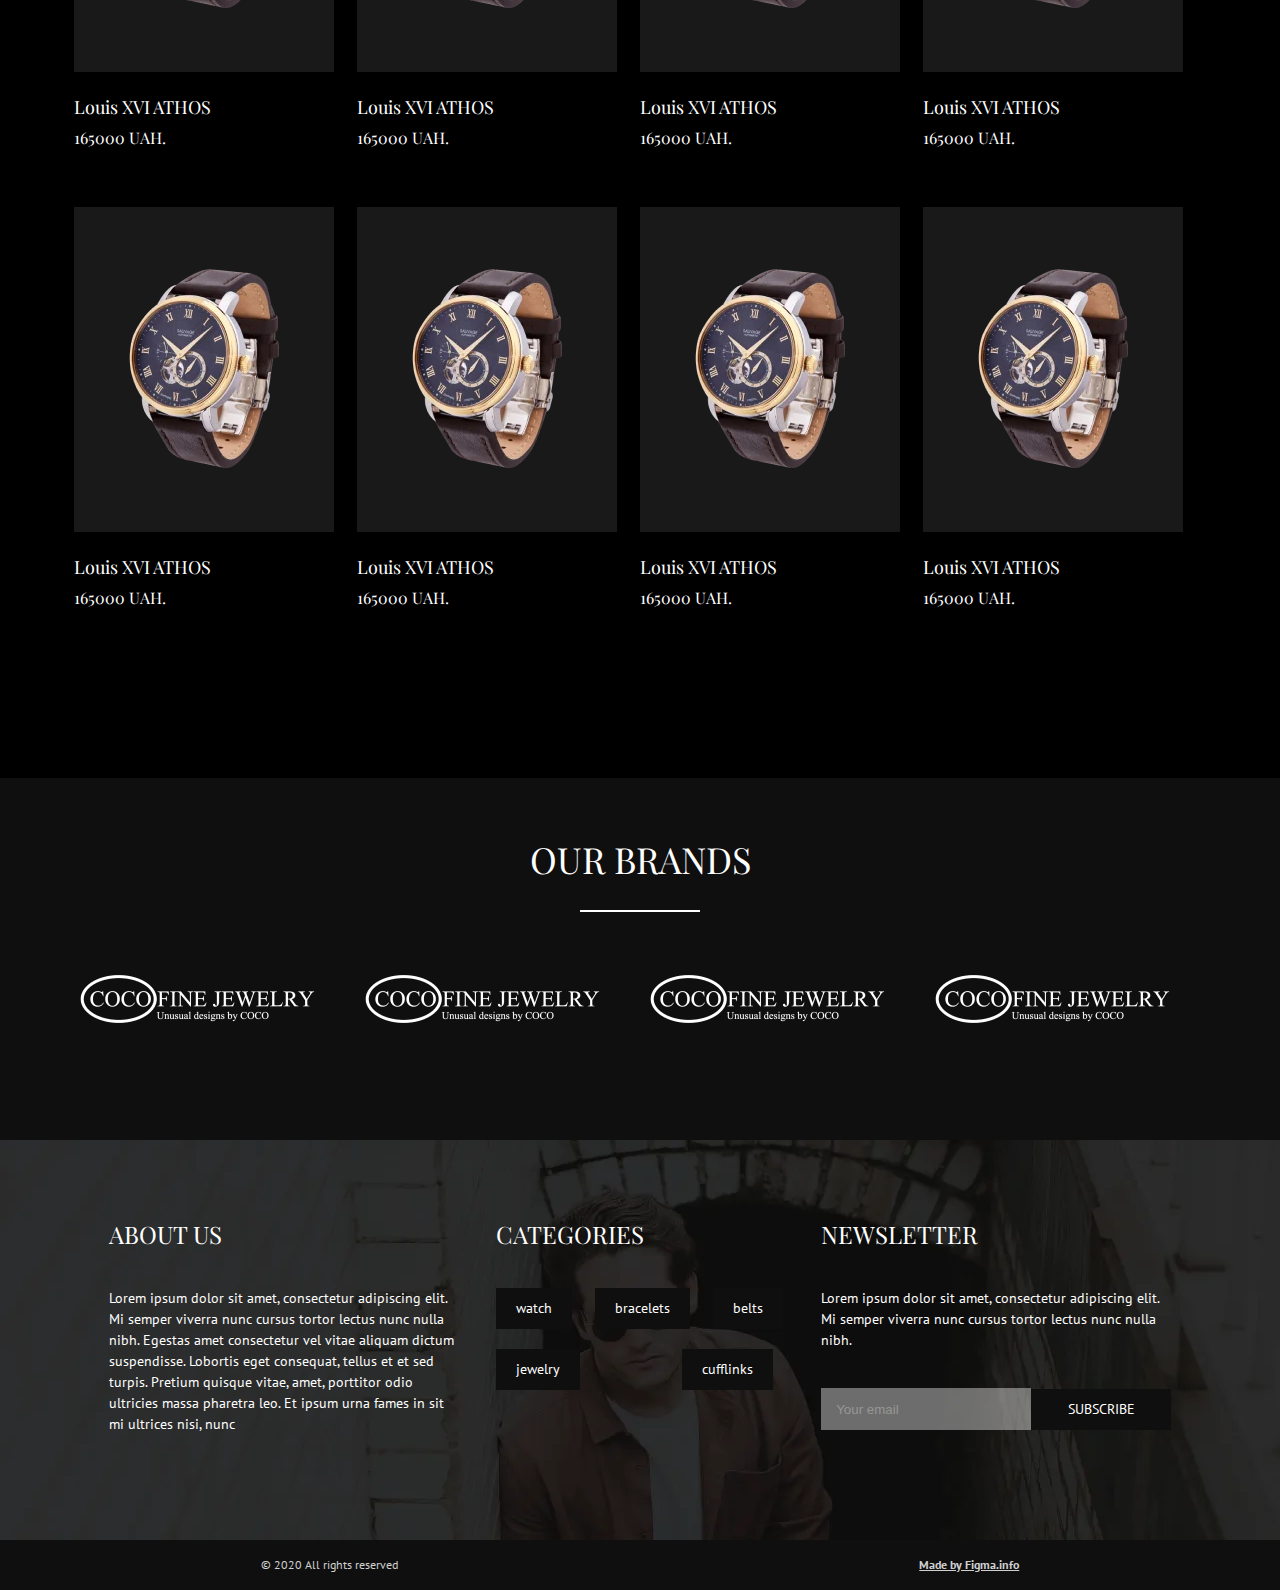
==== commit 747e76e3: "Translated page" ====
--- a/index.html
+++ b/index.html
@@ -20,7 +20,7 @@
 							</picture>
 						</div>
 						<div class="contact__text">
-							<span>8 (812) 123-45-67 | Работаем 7 дней в неделю | 9:00 — 18:00</span>
+							<span>8 (812) 123-45-67 | We work 7 days a week | 9:00 — 18:00</span>
 						</div>
 					</div>
 				 	 <div class="top-header__log" data-visible="true">
@@ -30,7 +30,11 @@
 							</picture>
 						</div>
 						<div class="log__in">
-							<span>Войти / Регистрация</span>
+							<span>
+								<a href="">Sign in</a> 
+								/ 
+								<a href="">Sign up</a>	
+							</span>
 						</div>
 				  </div>
 				</div>
@@ -45,9 +49,9 @@
 					</div>
 					<div class="main-header__buttons">
 						<ul class="buttons__item" data-visible="false">
-							<li><a href="#">Понравилось</a></li>
-							<li><a href="#">Личный кабинет</a></li>
-							<li><a href="#">Настройки</a></li>
+							<li><a href="#">Liked</a></li>
+							<li><a href="#">Profile</a></li>
+							<li><a href="#">Settings</a></li>
 							<li>
 								<picture>
 									<img src="img/icons/cartshop.png" alt="cartshop-img">
@@ -73,7 +77,7 @@
 								<div class="line"></div>
 							</div>
 							<div class="logo__text">
-								<p>Санкт-Петербург</p>
+								<p>Lviv</p>
 							</div>
 						</div>
 						<div class="top__text">
@@ -89,7 +93,7 @@
 					<div class="f-s__blocks">
 						<div class="watch-block">
 							<div class="watch-block__title">
-								<p><span>Сезон</span> 2020/21</p>
+								<p><span>Season</span> 2020/21</p>
 								<div class="watch-block__line"></div>
 							</div>
 							<div class="watch-block__content">
@@ -102,7 +106,7 @@
 											<div class="watch__name">
 												<p>Louis XVI Athos</p>
 												<div class="watch__price">
-													<p>163000 руб.</p>
+													<p>163000 UAH.</p>
 												</div>
 											</div>
 										</div>
@@ -117,7 +121,7 @@
 											<div class="watch__name">
 												<p>Louis XVI Athos</p>
 												<div class="watch__price">
-													<p>163000 руб.</p>
+													<p>163000 UAH.</p>
 												</div>
 											</div>
 										</div>
@@ -132,7 +136,7 @@
 											<div class="watch__name">
 												<p>Louis XVI Athos</p>
 												<div class="watch__price">
-													<p>163000 руб.</p>
+													<p>163000 UAH.</p>
 												</div>
 											</div>
 										</div>
@@ -143,11 +147,11 @@
 						<div class="newcoll-block">
 							<div class="newcoll-content">
 								<div class="newcoll-text">
-									<p>Новая коллекция</p>
+									<p>New Collection</p>
 								</div>
 								<div class="newcoll-line"></div>
 								<div class="newcoll-button">
-									<button>Каталог</button>
+									<button>Catalog</button>
 								</div>
 							</div>
 						</div>
@@ -157,14 +161,14 @@
 						<div class="oldcoll-block">
 							<div class="oldcoll__item">
 								<div class="oldcoll__name">
-									<p>Колекция 2018</p>
+									<p>Collection 2018</p>
 									<div class="oldcoll__line"></div>
 								</div>
 								<div class="oldcoll__text">
 									<p>Lorem ipsum dolor sit amet, consectetur adipiscing elit. Non rutrum ornare ut mattis habitant dui arcu. Sagittis amet nunc ut neque quis nibh arcu. Vivamus vestibulum nisi et venenatis sed scelerisque magna consectetur. Amet convallis quis gravida facilisis vulputate. Faucibus facilisi habitasse ipsum interdum dictum aliquet. Velit quis ullamcorper pulvinar nulla malesuada integer. Aenean praesent viverra nulla nullam natoque volutpat curabitur auctor. Viverra viverra ullamcorper scelerisque risus dignissim egestas. Id aliquam a aliquam egestas leo orci pharetra sed diam.</p>
 								</div>
 								<div class="oldcoll__button">
-									<button>Посмотреть коллекцию</button>
+									<button>View collection</button>
 								</div>
 							</div>
 						</div>
@@ -175,7 +179,7 @@
 				<div class="other-content__content">
 					<div class="other__top">
 						<div class="other__title">
-							<p>Новые поступления</p>
+							<p>New Arrivals</p>
 						</div>
 						<div class="other__line"></div>
 					</div>
@@ -191,112 +195,112 @@
 									<div class="other__name">
 										<p>Louis XVI ATHOS</p>
 										<div class="other__price">
-											<p>165000 руб.</p>
-										</div>
-									</div>
-								</div>
-							</div>
-							<div class="other__item">
-								<div class="other__img">
-									<picture>
-										<img src="img/watch.webp" alt="watch-pic">
-									</picture>
-								</div>	
-								<div class="other__text">
-									<div class="other__name">
-										<p>Louis XVI ATHOS</p>
-										<div class="other__price">
-											<p>165000 руб.</p>
-										</div>
-									</div>
-								</div>
-							</div>
-							<div class="other__item">
-								<div class="other__img">
-									<picture>
-										<img src="img/watch.webp" alt="watch-pic">
-									</picture>
-								</div>	
-								<div class="other__text">
-									<div class="other__name">
-										<p>Louis XVI ATHOS</p>
-										<div class="other__price">
-											<p>165000 руб.</p>
-										</div>
-									</div>
-								</div>
-							</div>
-							<div class="other__item">
-								<div class="other__img">
-									<picture>
-										<img src="img/watch.webp" alt="watch-pic">
-									</picture>
-								</div>	
-								<div class="other__text">
-									<div class="other__name">
-										<p>Louis XVI ATHOS</p>
-										<div class="other__price">
-											<p>165000 руб.</p>
-										</div>
-									</div>
-								</div>
-							</div>
-							<div class="other__item">
-								<div class="other__img">
-									<picture>
-										<img src="img/watch.webp" alt="watch-pic">
-									</picture>
-								</div>	
-								<div class="other__text">
-									<div class="other__name">
-										<p>Louis XVI ATHOS</p>
-										<div class="other__price">
-											<p>165000 руб.</p>
-										</div>
-									</div>
-								</div>
-							</div>
-							<div class="other__item">
-								<div class="other__img">
-									<picture>
-										<img src="img/watch.webp" alt="watch-pic">
-									</picture>
-								</div>	
-								<div class="other__text">
-									<div class="other__name">
-										<p>Louis XVI ATHOS</p>
-										<div class="other__price">
-											<p>165000 руб.</p>
-										</div>
-									</div>
-								</div>
-							</div>
-							<div class="other__item">
-								<div class="other__img">
-									<picture>
-										<img src="img/watch.webp" alt="watch-pic">
-									</picture>
-								</div>	
-								<div class="other__text">
-									<div class="other__name">
-										<p>Louis XVI ATHOS</p>
-										<div class="other__price">
-											<p>165000 руб.</p>
-										</div>
-									</div>
-								</div>
-							</div>
-							<div class="other__item">
-								<div class="other__img">
-									<picture>
-										<img src="img/watch.webp" alt="watch-pic">
-									</picture>
-								</div>	
-								<div class="other__text">
-									<div class="other__name">
-										<p>Louis XVI ATHOS</p>
-										<div class="other__price">
-											<p>165000 руб.</p>
+											<p>165000 UAH.</p>
+										</div>
+									</div>
+								</div>
+							</div>
+							<div class="other__item">
+								<div class="other__img">
+									<picture>
+										<img src="img/watch.webp" alt="watch-pic">
+									</picture>
+								</div>	
+								<div class="other__text">
+									<div class="other__name">
+										<p>Louis XVI ATHOS</p>
+										<div class="other__price">
+											<p>165000 UAH.</p>
+										</div>
+									</div>
+								</div>
+							</div>
+							<div class="other__item">
+								<div class="other__img">
+									<picture>
+										<img src="img/watch.webp" alt="watch-pic">
+									</picture>
+								</div>	
+								<div class="other__text">
+									<div class="other__name">
+										<p>Louis XVI ATHOS</p>
+										<div class="other__price">
+											<p>165000 UAH.</p>
+										</div>
+									</div>
+								</div>
+							</div>
+							<div class="other__item">
+								<div class="other__img">
+									<picture>
+										<img src="img/watch.webp" alt="watch-pic">
+									</picture>
+								</div>	
+								<div class="other__text">
+									<div class="other__name">
+										<p>Louis XVI ATHOS</p>
+										<div class="other__price">
+											<p>165000 UAH.</p>
+										</div>
+									</div>
+								</div>
+							</div>
+							<div class="other__item">
+								<div class="other__img">
+									<picture>
+										<img src="img/watch.webp" alt="watch-pic">
+									</picture>
+								</div>	
+								<div class="other__text">
+									<div class="other__name">
+										<p>Louis XVI ATHOS</p>
+										<div class="other__price">
+											<p>165000 UAH.</p>
+										</div>
+									</div>
+								</div>
+							</div>
+							<div class="other__item">
+								<div class="other__img">
+									<picture>
+										<img src="img/watch.webp" alt="watch-pic">
+									</picture>
+								</div>	
+								<div class="other__text">
+									<div class="other__name">
+										<p>Louis XVI ATHOS</p>
+										<div class="other__price">
+											<p>165000 UAH.</p>
+										</div>
+									</div>
+								</div>
+							</div>
+							<div class="other__item">
+								<div class="other__img">
+									<picture>
+										<img src="img/watch.webp" alt="watch-pic">
+									</picture>
+								</div>	
+								<div class="other__text">
+									<div class="other__name">
+										<p>Louis XVI ATHOS</p>
+										<div class="other__price">
+											<p>165000 UAH.</p>
+										</div>
+									</div>
+								</div>
+							</div>
+							<div class="other__item">
+								<div class="other__img">
+									<picture>
+										<img src="img/watch.webp" alt="watch-pic">
+									</picture>
+								</div>	
+								<div class="other__text">
+									<div class="other__name">
+										<p>Louis XVI ATHOS</p>
+										<div class="other__price">
+											<p>165000 UAH.</p>
 										</div>
 									</div>
 								</div>
@@ -309,7 +313,7 @@
 				<div class="brands__content">
 					<div class="brands__top">
 						<div class="brands__title">
-							<p>Наши бренды</p>
+							<p>Our brands</p>
 						</div>
 						<div class="brands__line"></div>
 					</div>
@@ -343,7 +347,7 @@
 				<div class="main-footer__content">
 					<div class="about-shop">
 						<div class="about-shop__title">
-							<p>О магазине</p>
+							<p>About us</p>
 						</div>
 						<div class="about-shop__text">
 							<p>Lorem ipsum dolor sit amet, consectetur adipiscing elit. Mi semper viverra nunc cursus tortor lectus nunc nulla nibh. Egestas amet consectetur vel vitae aliquam dictum suspendisse. Lobortis eget consequat, tellus et et sed turpis. Pretium quisque vitae, amet, porttitor odio ultricies massa pharetra leo. Et ipsum urna fames in sit mi ultrices nisi, nunc</p>
@@ -351,36 +355,36 @@
 					</div>
 					<div class="category">
 						<div class="category__title">
-							<p>Категории</p>
+							<p>Categories</p>
 						</div>
 						<div class="category-blocks">
 							<div class="category-blocks__item">
-								<p>часы</p>
+								<p>watch</p>
 							</div>
 							<div class="category-blocks__item">
-								<p>браслеты</p>
+								<p>bracelets</p>
 							</div>
 							<div class="category-blocks__item">
-								<p>ремни</p>
+								<p>belts</p>
 							</div>
 							<div class="category-blocks__item">
-								<p>ювелирные изделия</p>
+								<p>jewelry</p>
 							</div>
 							<div class="category-blocks__item">
-								<p>запонки</p>
+								<p>cufflinks</p>
 							</div>
 						</div>
 					</div>
 					<div class="mailing">
 						<div class="mailing__title">
-							<p>Рассылка</p>
+							<p>Newsletter</p>
 						</div>
 						<div class="mailing__text">
 							<p>Lorem ipsum dolor sit amet, consectetur adipiscing elit. Mi semper viverra nunc cursus tortor lectus nunc nulla nibh.</p>
 						</div>
 						<div class="mailing__subscribe">
-							<input type="email" name="user_email" placeholder="Ваша почта" class="email">
-							<input type="submit" value="ПОДПИСАТЬСЯ" class="subscribe">
+							<input type="email" name="user_email" placeholder="Your email" class="email">
+							<input type="submit" value="SUBSCRIBE" class="subscribe">
 						</div>
 					</div>
 				</div>
@@ -388,10 +392,10 @@
 			<div class="bottom-footer">
 				<div class="bottom-footer__content">
 					<div class="copyright">
-						<p>© 2020 Все права защищены</p>
+						<p>© 2020 All rights reserved</p>
 					</div>
 					<div class="made_by">
-						<p>Сделано Figma.info</p>
+						<p>Made by Figma.info</p>
 					</div>
 				</div>
 			</div>
--- a/scss/style.css
+++ b/scss/style.css
@@ -1,19 +1,14 @@
 @import url("http://fonts.cdnfonts.com/css/post-no-bills-jaffna?styles=18991");
 @import url("https://fonts.googleapis.com/css2?family=PT+Sans&family=Playfair+Display:wght@600&display=swap");
-.top-header__content, .top-header, .main-header, .main-header__content, .buttons__item {
-  display: -webkit-box;
-  display: -ms-flexbox;
-  display: flex;
-  -webkit-box-pack: justify;
-      -ms-flex-pack: justify;
-          justify-content: space-between;
+.buttons__item, .main-header__content, .main-header, .top-header, .top-header__content {
+  display: flex;
+  justify-content: space-between;
 }
 
 * {
   padding: 0;
   margin: 0;
-  -webkit-box-sizing: border-box;
-          box-sizing: border-box;
+  box-sizing: border-box;
 }
 
 a {
@@ -32,26 +27,20 @@
 .top-header__content {
   min-width: 1110px;
   margin: 0 auto;
-  -ms-flex-wrap: wrap;
-      flex-wrap: wrap;
-  -webkit-box-align: center;
-      -ms-flex-align: center;
-          align-items: center;
-}
-
+  flex-wrap: wrap;
+  align-items: center;
+}
 @media (min-width: 992px) and (max-width: 1199px) {
   .top-header__content {
     min-width: 100%;
   }
 }
-
 @media (min-width: 768px) and (max-width: 991px) {
   .top-header__content {
     min-width: 100%;
     padding: 14px 0px;
   }
 }
-
 @media (max-width: 767px) {
   .top-header__content {
     min-width: 100%;
@@ -66,8 +55,6 @@
 }
 
 .top-header__contact {
-  display: -webkit-box;
-  display: -ms-flexbox;
   display: flex;
   margin: 0px 0px 0px 15px;
 }
@@ -87,17 +74,13 @@
 
 .top-header__log {
   padding: 14px 0px 14px 0px;
-  display: -webkit-box;
-  display: -ms-flexbox;
-  display: flex;
-}
-
+  display: flex;
+}
 @media (min-width: 1025px) {
   .top-header__log {
     padding: 14px 35px 14px 0px;
   }
 }
-
 @media (min-width: 768px) and (max-width: 1199px) {
   .top-header__log {
     margin: 0px 40px 0px 15px;
@@ -117,6 +100,9 @@
   color: #969696;
   cursor: pointer;
 }
+.log__in span a {
+  color: #969696;
+}
 
 .main-header {
   background: #0F0F0F;
@@ -127,37 +113,31 @@
   max-height: 80px;
   min-width: 1110px;
   margin: 0 auto;
-  -ms-flex-wrap: wrap;
-      flex-wrap: wrap;
-}
-
+  flex-wrap: wrap;
+}
 @media (min-width: 1200px) {
   .main-header__content {
     padding: 14px 0px 14px 15px;
   }
 }
-
 @media (min-width: 992px) and (max-width: 1199px) {
   .main-header__content {
     min-width: 100%;
     padding: 14px 0px 14px 15px;
   }
 }
-
 @media (min-width: 768px) and (max-width: 991px) {
   .main-header__content {
     min-width: 100%;
     padding: 14px 0px 14px 15px;
   }
 }
-
 @media (max-width: 767px) {
   .main-header__content {
     min-width: 100%;
     padding: 14px 15px;
   }
 }
-
 @media (max-width: 375px) {
   .main-header__content {
     min-width: 100%;
@@ -175,24 +155,16 @@
 }
 
 .main-header__buttons {
-  display: -webkit-box;
-  display: -ms-flexbox;
-  display: flex;
-  -webkit-box-align: center;
-      -ms-flex-align: center;
-          align-items: center;
+  display: flex;
+  align-items: center;
 }
 
 .buttons__item {
-  -webkit-box-align: center;
-      -ms-flex-align: center;
-          align-items: center;
-}
-
+  align-items: center;
+}
 .buttons__item li {
   margin-right: 40px;
 }
-
 .buttons__item li a {
   font-family: "PT Sans";
   font-style: normal;
@@ -202,7 +174,6 @@
   color: #969696;
   text-transform: uppercase;
 }
-
 .buttons__item li img {
   cursor: pointer;
 }
@@ -218,19 +189,10 @@
   background-repeat: no-repeat;
   background-size: cover;
   min-width: 100%;
-  display: -webkit-box;
-  display: -ms-flexbox;
-  display: flex;
-  -webkit-box-orient: vertical;
-  -webkit-box-direction: normal;
-      -ms-flex-direction: column;
-          flex-direction: column;
-  -webkit-box-align: center;
-      -ms-flex-align: center;
-          align-items: center;
-  -webkit-box-pack: center;
-      -ms-flex-pack: center;
-          justify-content: center;
+  display: flex;
+  flex-direction: column;
+  align-items: center;
+  justify-content: center;
 }
 
 .logo__item .logo__name {
@@ -243,7 +205,6 @@
   text-transform: uppercase;
   text-align: center;
 }
-
 .logo__item .logo__text {
   font-family: "PT Sans";
   font-style: normal;
@@ -260,21 +221,11 @@
   width: 320px;
   height: 320px;
   margin: 0 auto;
-  display: -webkit-box;
-  display: -ms-flexbox;
-  display: flex;
-  -webkit-box-orient: vertical;
-  -webkit-box-direction: normal;
-      -ms-flex-direction: column;
-          flex-direction: column;
-  -webkit-box-align: center;
-      -ms-flex-align: center;
-          align-items: center;
-  -webkit-box-pack: center;
-      -ms-flex-pack: center;
-          justify-content: center;
-}
-
+  display: flex;
+  flex-direction: column;
+  align-items: center;
+  justify-content: center;
+}
 @media (max-width: 375px) {
   .logo__border {
     width: 260px;
@@ -293,7 +244,6 @@
   text-align: center;
   margin: 80px 15px;
 }
-
 @media (min-width: 1200px) {
   .top__text {
     font-family: "PT Sans";
@@ -304,7 +254,6 @@
     color: #FFFFFF;
   }
 }
-
 @media (min-width: 992px) and (max-width: 1199px) {
   .top__text {
     font-family: "PT Sans";
@@ -315,7 +264,6 @@
     color: #FFFFFF;
   }
 }
-
 @media (min-width: 768px) and (max-width: 991px) {
   .top__text {
     font-family: "PT Sans";
@@ -326,7 +274,6 @@
     color: #FFFFFF;
   }
 }
-
 @media (max-width: 767px) {
   .top__text {
     font-family: "PT Sans";
@@ -341,21 +288,16 @@
 .main-content__middle .main-content__blocks {
   min-height: 1330px;
 }
-
 .main-content__middle .main-content__blocks .watch-block, .main-content__middle .main-content__blocks .oldcoll-block {
   min-width: 55%;
 }
-
 .main-content__middle .main-content__blocks .newcoll-block, .main-content__middle .main-content__blocks .image-block {
   min-width: 45%;
 }
 
 .f-s__blocks, .t-f__blocks {
-  display: -webkit-box;
-  display: -ms-flexbox;
-  display: flex;
-}
-
+  display: flex;
+}
 @media (max-width: 1199px) {
   .f-s__blocks, .t-f__blocks {
     display: block;
@@ -366,67 +308,41 @@
   background: #000000;
   min-height: 730px;
 }
-
 .watch-block .watches {
-  display: -webkit-box;
-  display: -ms-flexbox;
-  display: flex;
-  -ms-flex-pack: distribute;
-      justify-content: space-around;
-  -ms-flex-wrap: wrap;
-      flex-wrap: wrap;
-}
-
+  display: flex;
+  justify-content: space-around;
+  flex-wrap: wrap;
+}
 @media (max-width: 768px) {
   .watch-block .watches {
-    -webkit-box-orient: vertical;
-    -webkit-box-direction: normal;
-        -ms-flex-direction: column;
-            flex-direction: column;
-  }
-}
-
+    flex-direction: column;
+  }
+}
 .watch-block .watch-block__content {
-  display: -webkit-box;
-  display: -ms-flexbox;
-  display: flex;
-  -webkit-box-pack: center;
-      -ms-flex-pack: center;
-          justify-content: center;
-  -webkit-box-align: center;
-      -ms-flex-align: center;
-          align-items: center;
-}
-
+  display: flex;
+  justify-content: center;
+  align-items: center;
+}
 .watch-block .watch-item__img {
   min-height: 218px;
   max-width: 260px;
   max-height: 325px;
   background: #191919;
-  display: -webkit-box;
-  display: -ms-flexbox;
-  display: flex;
-  -webkit-box-align: center;
-      -ms-flex-align: center;
-          align-items: center;
-  -webkit-box-pack: center;
-      -ms-flex-pack: center;
-          justify-content: center;
+  display: flex;
+  align-items: center;
+  justify-content: center;
   margin: 0px 0px 25px 0px;
 }
-
 @media (min-width: 768px) {
   .watch-block .watch-item__img {
     margin: 50px 23px 25px 0px;
   }
 }
-
 .watch-block .watch-block__line {
   border: 1px solid #FFFFFF;
   width: 120px;
   margin: 0 auto 50px auto;
 }
-
 .watch-block .watch-block__title {
   font-family: "Playfair Display";
   font-style: normal;
@@ -436,7 +352,6 @@
   color: #FFFFFF;
   text-align: center;
 }
-
 @media (max-width: 375px) {
   .watch-block .watch-block__title {
     font-family: "Playfair Display";
@@ -447,15 +362,12 @@
     color: #FFFFFF;
   }
 }
-
 .watch-block .watch-block__title p {
   padding: 93px 0px 30px 0px;
 }
-
 .watch-block .watch-block__title p span {
   text-transform: uppercase;
 }
-
 .watch-block .watch-item__text {
   font-family: "Playfair Display";
   font-style: normal;
@@ -464,11 +376,9 @@
   line-height: 21px;
   color: #FFFFFF;
 }
-
 .watch-block .watch-item__text .watch__name p {
   margin: 0px 0px 10px 0px;
 }
-
 .watch-block .watch-item__text .watch__name .watch__price p {
   margin: 0px 0px 50px 0px;
 }
@@ -477,20 +387,12 @@
   background: url("../img/newcoll-pic.webp");
   background-repeat: no-repeat;
   background-size: cover;
-  display: -webkit-box;
-  display: -ms-flexbox;
-  display: flex;
-  -webkit-box-orient: vertical;
-  -webkit-box-direction: normal;
-      -ms-flex-direction: column;
-          flex-direction: column;
-  -webkit-box-align: center;
-      -ms-flex-align: center;
-          align-items: center;
+  display: flex;
+  flex-direction: column;
+  align-items: center;
   min-width: 880px;
   min-height: 730px;
 }
-
 .newcoll-block .newcoll-text {
   margin: 484px 0px 30px 0px;
   font-family: "Playfair Display";
@@ -500,7 +402,6 @@
   line-height: 42px;
   color: #FFFFFF;
 }
-
 @media (max-width: 375px) {
   .newcoll-block .newcoll-text {
     font-family: "Playfair Display";
@@ -511,28 +412,19 @@
     color: #FFFFFF;
   }
 }
-
 .newcoll-block .newcoll-line {
   border: 1px solid #FFFFFF;
   max-width: 120px;
   margin: 0 auto 30px auto;
 }
-
 .newcoll-block .newcoll-button {
   max-width: 138px;
   border: 1px solid #FFFFFF;
   margin: 0 auto;
-  display: -webkit-box;
-  display: -ms-flexbox;
-  display: flex;
-  -webkit-box-pack: center;
-      -ms-flex-pack: center;
-          justify-content: center;
-  -webkit-box-align: center;
-      -ms-flex-align: center;
-          align-items: center;
-}
-
+  display: flex;
+  justify-content: center;
+  align-items: center;
+}
 .newcoll-block .newcoll-button button {
   background-color: transparent;
   background-repeat: no-repeat;
@@ -562,7 +454,6 @@
   background: #000000;
   min-height: 730px;
 }
-
 .oldcoll-block .oldcoll__item .oldcoll__name {
   font-family: "Playfair Display";
   font-style: normal;
@@ -573,7 +464,6 @@
   text-transform: uppercase;
   text-align: center;
 }
-
 @media (max-width: 375px) {
   .oldcoll-block .oldcoll__item .oldcoll__name {
     font-family: "Playfair Display";
@@ -584,17 +474,14 @@
     color: #FFFFFF;
   }
 }
-
 .oldcoll-block .oldcoll__item .oldcoll__name p {
   padding: 100px 0px 30px 0px;
 }
-
 .oldcoll-block .oldcoll__item .oldcoll__name .oldcoll__line {
   border: 1px solid #FFFFFF;
   max-width: 120px;
   margin: 0 auto 40px auto;
 }
-
 .oldcoll-block .oldcoll__item .oldcoll__text {
   margin: 0 auto 73px auto;
   max-width: 471px;
@@ -606,35 +493,25 @@
   line-height: 21px;
   color: #FFFFFF;
 }
-
 @media (max-width: 767px) {
   .oldcoll-block .oldcoll__item .oldcoll__text {
     padding: 0px 15px;
   }
 }
-
 .oldcoll-block .oldcoll__item .oldcoll__button {
   border: 1px solid #FFFFFF;
   max-height: 47px;
   max-width: 311px;
   margin: 0 auto;
-  display: -webkit-box;
-  display: -ms-flexbox;
-  display: flex;
-  -webkit-box-align: center;
-      -ms-flex-align: center;
-          align-items: center;
-  -webkit-box-pack: center;
-      -ms-flex-pack: center;
-          justify-content: center;
-}
-
+  display: flex;
+  align-items: center;
+  justify-content: center;
+}
 @media (max-width: 375px) {
   .oldcoll-block .oldcoll__item .oldcoll__button {
     max-width: 271px;
   }
 }
-
 .oldcoll-block .oldcoll__item .oldcoll__button button {
   background-color: transparent;
   background-repeat: no-repeat;
@@ -651,7 +528,6 @@
   color: #FFFFFF;
   text-transform: uppercase;
 }
-
 @media (max-width: 375px) {
   .oldcoll-block .oldcoll__item .oldcoll__button button {
     font-family: "PT Sans";
@@ -667,26 +543,18 @@
   width: 260px;
   height: 325px;
   background: #191919;
-  display: -webkit-box;
-  display: -ms-flexbox;
-  display: flex;
-  -webkit-box-align: center;
-      -ms-flex-align: center;
-          align-items: center;
-  -webkit-box-pack: center;
-      -ms-flex-pack: center;
-          justify-content: center;
+  display: flex;
+  align-items: center;
+  justify-content: center;
   margin: 50px 0px 25px 0px;
 }
 
 .other-content__middle {
   background: #000000;
 }
-
 .other-content__middle .other-content__content {
   min-height: 1305px;
 }
-
 .other-content__middle .other-content__content .other__top .other__title {
   text-align: center;
   font-family: "Playfair Display";
@@ -697,7 +565,6 @@
   color: #FFFFFF;
   text-transform: uppercase;
 }
-
 @media (max-width: 375px) {
   .other-content__middle .other-content__content .other__top .other__title {
     font-family: "Playfair Display";
@@ -709,55 +576,40 @@
     padding: 0px 15px;
   }
 }
-
 .other-content__middle .other-content__content .other__top .other__title p {
   padding: 120px 0px 30px 0px;
 }
-
 .other-content__middle .other-content__content .other__top .other__line {
   margin: 0 auto 30px auto;
   border: 1px solid #FFFFFF;
   max-width: 120px;
 }
-
 .other-content__middle .other-content__content .other__middle {
   max-width: 1200px;
   margin: 0 auto;
 }
-
 @media (max-width: 1199px) {
   .other-content__middle .other-content__content .other__middle {
     max-width: 850px;
   }
 }
-
 .other-content__middle .other-content__content .other__middle .other__watches {
-  display: -webkit-box;
-  display: -ms-flexbox;
-  display: flex;
-  -webkit-box-pack: center;
-      -ms-flex-pack: center;
-          justify-content: center;
-  -ms-flex-wrap: wrap;
-      flex-wrap: wrap;
+  display: flex;
+  justify-content: center;
+  flex-wrap: wrap;
   padding: 0px 0px 150px 0px;
-  -webkit-box-flex: 1;
-      -ms-flex: 1;
-          flex: 1;
-}
-
+  flex: 1;
+}
 @media (min-width: 768px) {
   .other-content__middle .other-content__content .other__middle .other__img {
     margin: 50px 23px 25px 0px;
   }
 }
-
 @media (max-width: 768px) {
   .other-content__middle .other-content__content .other__middle .other__img {
     margin: 50px 23px 25px 0px;
   }
 }
-
 .other-content__middle .other-content__content .other__middle .other__name {
   font-family: "Playfair Display";
   font-style: normal;
@@ -766,11 +618,9 @@
   line-height: 21px;
   color: #FFFFFF;
 }
-
 .other-content__middle .other-content__content .other__middle .other__name p {
   margin: 0px 0px 10px 0px;
 }
-
 .other-content__middle .other-content__content .other__middle .other__price {
   font-family: "Playfair Display";
   font-style: normal;
@@ -784,7 +634,6 @@
   background: #0F0F0F;
   min-height: 362px;
 }
-
 .brands__content .brands__title {
   text-align: center;
   font-family: "Playfair Display";
@@ -796,7 +645,6 @@
   padding: 60px 0px 30px 0px;
   text-transform: uppercase;
 }
-
 @media (max-width: 375px) {
   .brands__content .brands__title {
     font-family: "Playfair Display";
@@ -807,30 +655,21 @@
     color: #FFFFFF;
   }
 }
-
 .brands__content .brands__line {
   border: 1px solid #FFFFFF;
   width: 120px;
   margin: 0 auto 40px auto;
 }
-
 .brands__content .brands__main {
-  display: -webkit-box;
-  display: -ms-flexbox;
-  display: flex;
-  -webkit-box-pack: center;
-      -ms-flex-pack: center;
-          justify-content: center;
-  -ms-flex-wrap: wrap;
-      flex-wrap: wrap;
-}
-
+  display: flex;
+  justify-content: center;
+  flex-wrap: wrap;
+}
 @media (max-width: 1199px) {
   .brands__content .brands__main {
     padding: 0px 0px 50px 0px;
   }
 }
-
 .brands__content .brands__main .brands__item {
   margin-right: 30px;
 }
@@ -842,53 +681,37 @@
   background-repeat: no-repeat;
   min-height: 400px;
 }
-
 .main-footer .main-footer__content {
-  display: -webkit-box;
-  display: -ms-flexbox;
-  display: flex;
-  -ms-flex-pack: distribute;
-      justify-content: space-around;
+  display: flex;
+  justify-content: space-around;
   color: white;
   max-width: 1100px;
   margin: 0 auto;
 }
-
 @media (min-width: 992px) and (max-width: 1199px) {
   .main-footer .main-footer__content {
-    -ms-flex-wrap: wrap;
-        flex-wrap: wrap;
-  }
-}
-
+    flex-wrap: wrap;
+  }
+}
 @media (max-width: 991px) {
   .main-footer .main-footer__content {
-    -webkit-box-orient: vertical;
-    -webkit-box-direction: normal;
-        -ms-flex-direction: column;
-            flex-direction: column;
-    -webkit-box-align: center;
-        -ms-flex-align: center;
-            align-items: center;
-  }
-}
-
+    flex-direction: column;
+    align-items: center;
+  }
+}
 .main-footer .main-footer__content .about-shop {
   margin-top: 80px;
 }
-
 @media (min-width: 992px) and (max-width: 1199px) {
   .main-footer .main-footer__content .about-shop {
     min-width: 50%;
   }
 }
-
 @media (max-width: 991px) {
   .main-footer .main-footer__content .about-shop {
     text-align: center;
   }
 }
-
 .main-footer .main-footer__content .about-shop .about-shop__title {
   margin: 0px 0px 40px 0px;
   text-transform: uppercase;
@@ -899,7 +722,6 @@
   line-height: 28px;
   color: #FFFFFF;
 }
-
 .main-footer .main-footer__content .about-shop .about-shop__text {
   max-width: 350px;
   font-family: "PT Sans";
@@ -909,35 +731,29 @@
   line-height: 21px;
   color: #FFFFFF;
 }
-
 @media (min-width: 992px) and (max-width: 1199px) {
   .main-footer .main-footer__content .about-shop .about-shop__text {
     max-width: 600px;
   }
 }
-
 @media (max-width: 375px) {
   .main-footer .main-footer__content .about-shop .about-shop__text {
     max-width: 290px;
   }
 }
-
 .main-footer .main-footer__content .category {
   margin-top: 80px;
 }
-
 @media (min-width: 992px) and (max-width: 1199px) {
   .main-footer .main-footer__content .category {
     min-width: 50%;
   }
 }
-
 @media (max-width: 991px) {
   .main-footer .main-footer__content .category {
     text-align: center;
   }
 }
-
 .main-footer .main-footer__content .category .category__title {
   font-family: "Playfair Display";
   font-style: normal;
@@ -948,29 +764,17 @@
   text-transform: uppercase;
   margin: 0px 0px 40px 0px;
 }
-
 .main-footer .main-footer__content .category .category-blocks {
-  display: -webkit-box;
-  display: -ms-flexbox;
-  display: flex;
-  -webkit-box-pack: justify;
-      -ms-flex-pack: justify;
-          justify-content: space-between;
+  display: flex;
+  justify-content: space-between;
   max-width: 287px;
-  -ms-flex-wrap: wrap;
-      flex-wrap: wrap;
-}
-
+  flex-wrap: wrap;
+}
 .main-footer .main-footer__content .category .category-blocks .category-blocks__item {
-  display: -webkit-box;
-  display: -ms-flexbox;
-  display: flex;
-  -webkit-box-align: center;
-      -ms-flex-align: center;
-          align-items: center;
+  display: flex;
+  align-items: center;
   background: #0F0F0F;
 }
-
 .main-footer .main-footer__content .category .category-blocks .category-blocks__item p {
   padding: 10px 20px;
   font-family: "PT Sans";
@@ -980,26 +784,21 @@
   line-height: 21px;
   color: #FFFFFF;
 }
-
-.main-footer .main-footer__content .category .category-blocks .category-blocks__item:nth-child(-n + 5) {
+.main-footer .main-footer__content .category .category-blocks .category-blocks__item:nth-child(-n+5) {
   margin: 0px 0px 20px 0px;
 }
-
 .main-footer .main-footer__content .category .category-blocks .category-blocks__item:last-child {
   margin-right: 10px;
 }
-
 .main-footer .main-footer__content .mailing {
   margin: 80px 0px 0px 0px;
   max-width: 350px;
 }
-
 @media (max-width: 991px) {
   .main-footer .main-footer__content .mailing {
     text-align: center;
   }
 }
-
 .main-footer .main-footer__content .mailing .mailing__title {
   font-family: "Playfair Display";
   font-style: normal;
@@ -1010,7 +809,6 @@
   margin: 0px 0px 40px 0px;
   text-transform: uppercase;
 }
-
 .main-footer .main-footer__content .mailing .mailing__text {
   font-family: "PT Sans";
   font-style: normal;
@@ -1020,71 +818,45 @@
   color: #FFFFFF;
   margin: 0px auto 37px auto;
 }
-
 @media (max-width: 375px) {
   .main-footer .main-footer__content .mailing .mailing__text {
     max-width: 290px;
   }
 }
-
 .main-footer .main-footer__content .mailing .mailing__subscribe {
-  display: -webkit-box;
-  display: -ms-flexbox;
-  display: flex;
-  -webkit-box-align: center;
-      -ms-flex-align: center;
-          align-items: center;
-}
-
+  display: flex;
+  align-items: center;
+}
 @media (max-width: 1199px) {
   .main-footer .main-footer__content .mailing .mailing__subscribe {
     margin-bottom: 50px;
   }
 }
-
 @media (max-width: 320px) {
   .main-footer .main-footer__content .mailing .mailing__subscribe {
-    -ms-flex-wrap: wrap;
-        flex-wrap: wrap;
-    -webkit-box-pack: center;
-        -ms-flex-pack: center;
-            justify-content: center;
-  }
-}
-
+    flex-wrap: wrap;
+    justify-content: center;
+  }
+}
 .main-footer .main-footer__content .mailing .mailing__subscribe .email {
   width: 210px;
   height: 42px;
   background: rgba(255, 255, 255, 0.4);
   border: none;
 }
-
-.main-footer .main-footer__content .mailing .mailing__subscribe .email::-webkit-input-placeholder {
+.main-footer .main-footer__content .mailing .mailing__subscribe .email::-moz-placeholder {
   color: #969696;
   padding: 10px 0px 11px 15px;
 }
-
-.main-footer .main-footer__content .mailing .mailing__subscribe .email:-ms-input-placeholder {
-  color: #969696;
-  padding: 10px 0px 11px 15px;
-}
-
-.main-footer .main-footer__content .mailing .mailing__subscribe .email::-ms-input-placeholder {
-  color: #969696;
-  padding: 10px 0px 11px 15px;
-}
-
 .main-footer .main-footer__content .mailing .mailing__subscribe .email::placeholder {
   color: #969696;
   padding: 10px 0px 11px 15px;
 }
-
 @media (max-width: 320px) {
   .main-footer .main-footer__content .mailing .mailing__subscribe .email {
     margin: 0px 0px 20px 0px;
   }
 }
-
 .main-footer .main-footer__content .mailing .mailing__subscribe .subscribe {
   width: 140px;
   height: 41px;
@@ -1103,17 +875,12 @@
   background: #0F0F0F;
   min-height: 50px;
 }
-
 .bottom-footer .bottom-footer__content {
-  display: -webkit-box;
-  display: -ms-flexbox;
-  display: flex;
-  -ms-flex-pack: distribute;
-      justify-content: space-around;
+  display: flex;
+  justify-content: space-around;
   padding: 17px 0px;
   color: #FFFFFF;
 }
-
 .bottom-footer .bottom-footer__content .copyright {
   font-family: "PT Sans";
   font-style: normal;
@@ -1122,7 +889,6 @@
   line-height: 16px;
   color: #D0D0D0;
 }
-
 .bottom-footer .bottom-footer__content .made_by {
   text-decoration: underline;
   -webkit-text-decoration-skip: ink;
@@ -1155,46 +921,33 @@
     position: fixed;
     inset: 0 0 0 30%;
     background: #0F0F0F;
-    -webkit-box-align: normal;
-        -ms-flex-align: normal;
-            align-items: normal;
+    align-items: normal;
     padding: 105px 30px;
     z-index: 9;
-    -webkit-transform: translateX(100%);
-            transform: translateX(100%);
-  }
-  .main-header__buttons[data-visible="true"] {
-    -webkit-transform: translateX(0%);
-            transform: translateX(0%);
+    transform: translateX(100%);
+  }
+  .main-header__buttons[data-visible=true] {
+    transform: translateX(0%);
     overflow: hidden;
   }
   .main-header__buttons .buttons__item {
-    -webkit-box-orient: vertical;
-    -webkit-box-direction: normal;
-        -ms-flex-direction: column;
-            flex-direction: column;
-    -webkit-box-pack: normal;
-        -ms-flex-pack: normal;
-            justify-content: normal;
-    -webkit-box-align: normal;
-        -ms-flex-align: normal;
-            align-items: normal;
+    flex-direction: column;
+    justify-content: normal;
+    align-items: normal;
     font-size: 30px;
   }
   .main-header__buttons .buttons__item li {
     padding: 15px;
   }
-  .top-header__log[data-visible="true"] {
+  .top-header__log[data-visible=true] {
     display: none;
   }
-  .top-header__log[data-visible="false"] {
+  .top-header__log[data-visible=false] {
     position: fixed;
     top: 65px;
     right: 370px;
     z-index: 10;
-    -webkit-box-align: center;
-        -ms-flex-align: center;
-            align-items: center;
+    align-items: center;
   }
   .mobile-nav-toggle {
     display: block;
@@ -1210,36 +963,31 @@
     z-index: 10;
   }
 }
-
 @media (min-width: 425px) and (max-width: 766px) {
-  .top-header__log[data-visible="false"] {
+  .top-header__log[data-visible=false] {
     right: 60px !important;
-    top: 120px	!important;
-  }
-}
-
+    top: 120px !important;
+  }
+}
 @media (max-width: 320px) {
-  .top-header__log[data-visible="false"] {
+  .top-header__log[data-visible=false] {
     right: 60px !important;
-    top: 120px	!important;
+    top: 120px !important;
   }
   .main-header__buttons {
     padding: 155px 30px;
   }
   .top-header__contact {
-    -webkit-box-align: center;
-        -ms-flex-align: center;
-            align-items: center;
+    align-items: center;
   }
   .mobile-nav-toggle {
     top: 80px;
   }
 }
-
 @media (min-width: 321px) and (max-width: 375px) {
-  .top-header__log[data-visible="false"] {
+  .top-header__log[data-visible=false] {
     right: 95px !important;
-    top: 120px	!important;
+    top: 120px !important;
   }
   .main-header__buttons {
     padding: 155px 30px;
@@ -1248,14 +996,12 @@
     font-size: 11px;
   }
 }
-
 @media (min-width: 376px) and (max-width: 425px) {
-  .top-header__log[data-visible="false"] {
+  .top-header__log[data-visible=false] {
     right: 130px !important;
-    top: 120px	!important;
+    top: 120px !important;
   }
   .main-header__buttons {
     padding: 155px 30px;
   }
-}
-/*# sourceMappingURL=style.css.map */+}/*# sourceMappingURL=style.css.map */